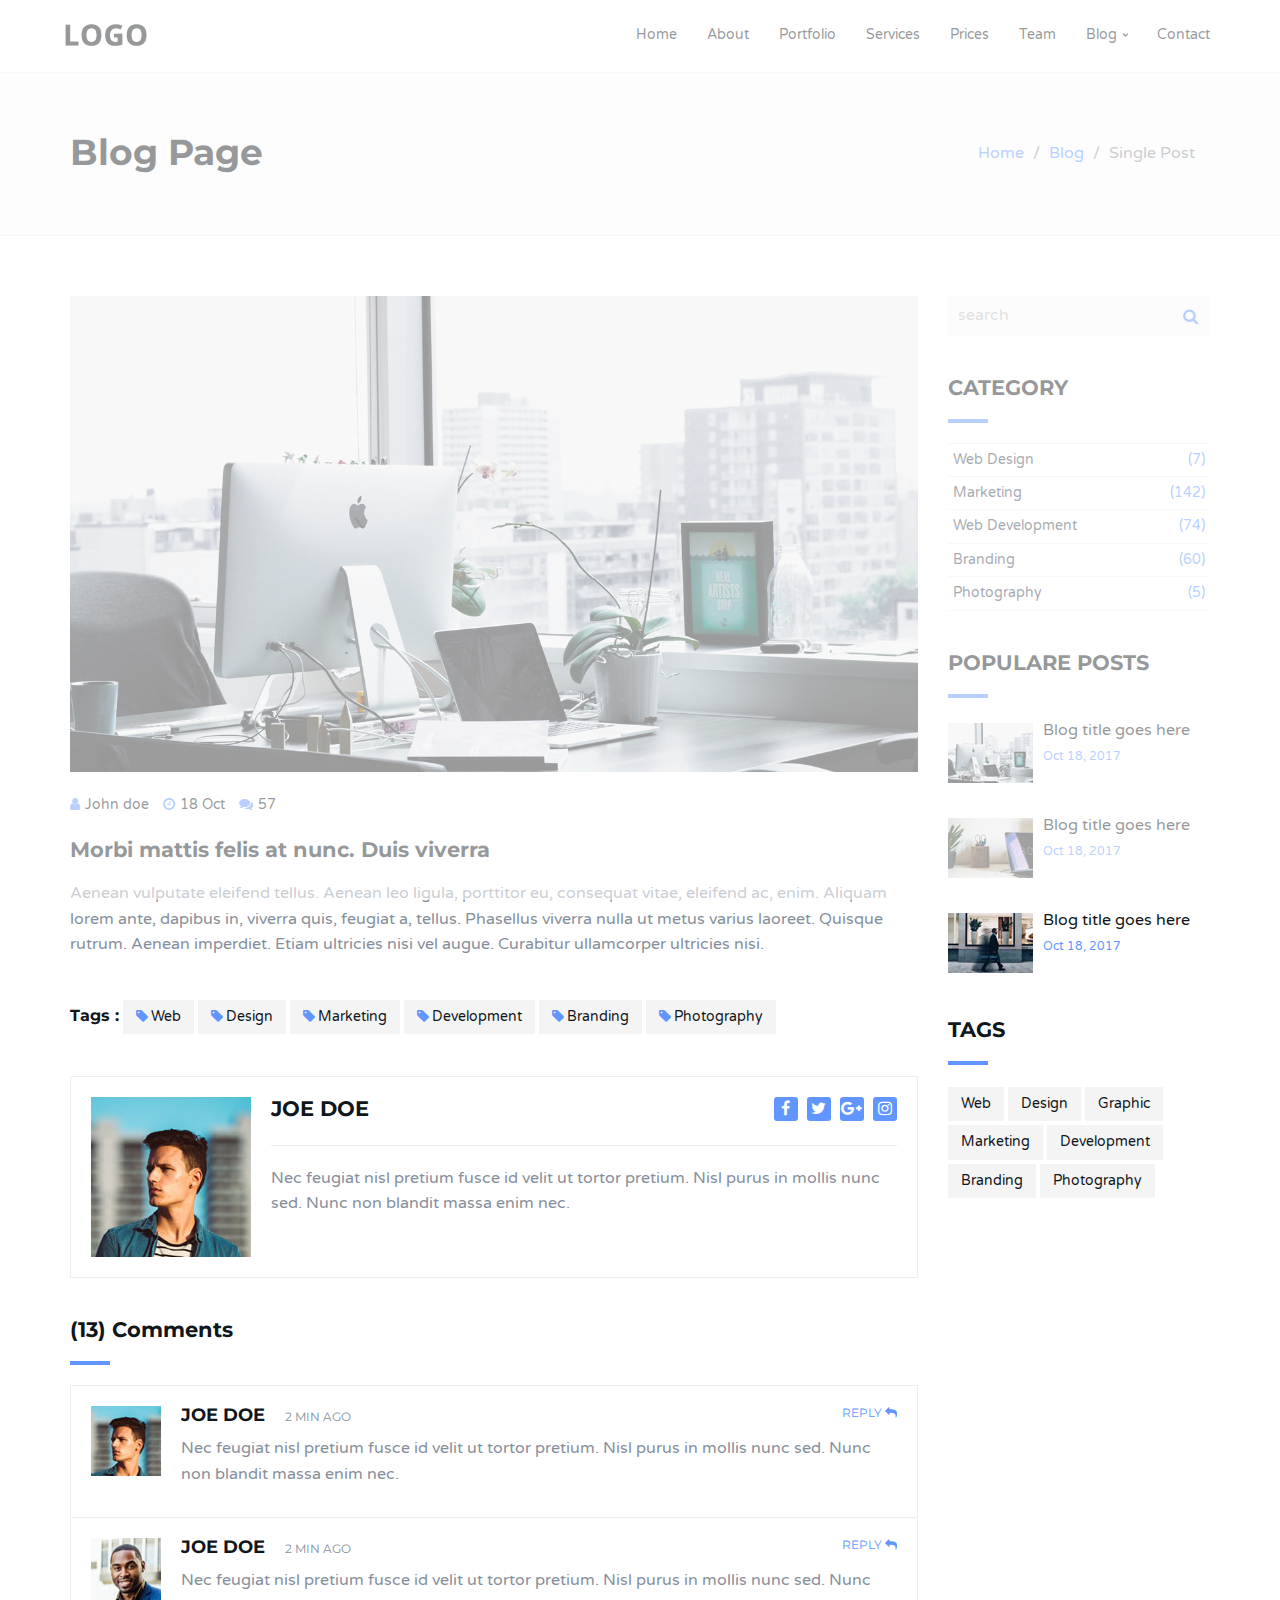
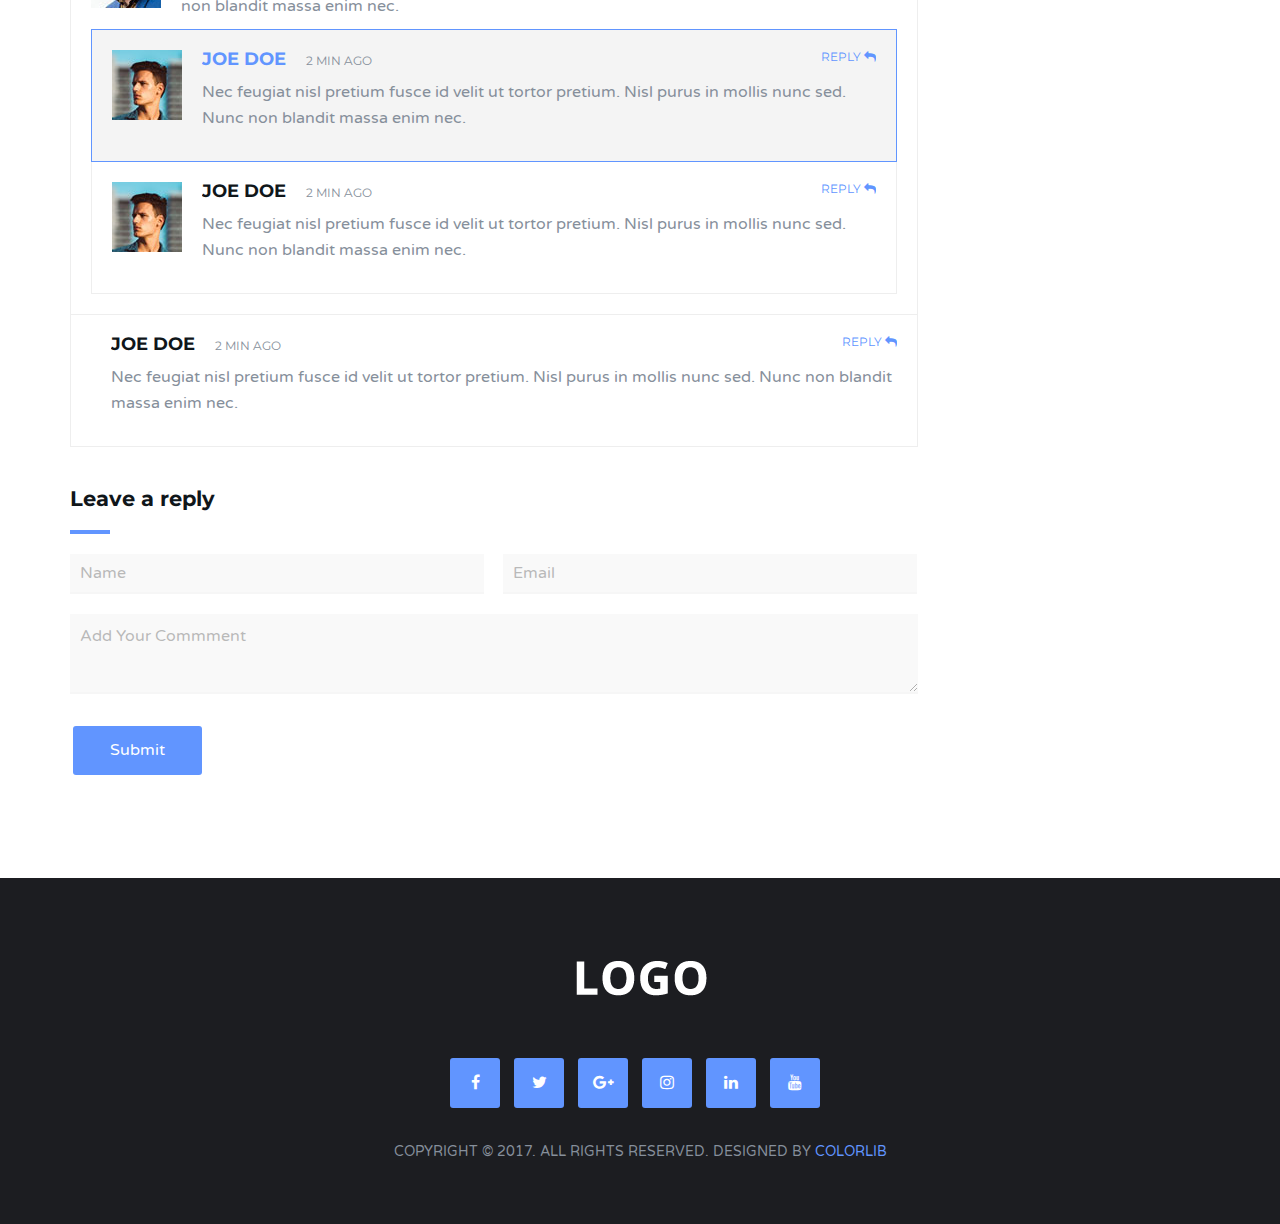
==== blog-single.html @ 106dfd99 "rebuilt site - no longer react" ====
<!DOCTYPE html>
<html lang="en">

<head>
	<meta charset="utf-8">
	<meta http-equiv="X-UA-Compatible" content="IE=edge">
	<meta name="viewport" content="width=device-width, initial-scale=1">
	<!-- The above 3 meta tags *must* come first in the head; any other head content must come *after* these tags -->

	<title>HTML Template</title>

	<!-- Google font -->
	<link href="https://fonts.googleapis.com/css?family=Montserrat:400,700%7CVarela+Round" rel="stylesheet">

	<!-- Bootstrap -->
	<link type="text/css" rel="stylesheet" href="css/bootstrap.min.css" />

	<!-- Owl Carousel -->
	<link type="text/css" rel="stylesheet" href="css/owl.carousel.css" />
	<link type="text/css" rel="stylesheet" href="css/owl.theme.default.css" />

	<!-- Magnific Popup -->
	<link type="text/css" rel="stylesheet" href="css/magnific-popup.css" />

	<!-- Font Awesome Icon -->
	<link rel="stylesheet" href="css/font-awesome.min.css">

	<!-- Custom stlylesheet -->
	<link type="text/css" rel="stylesheet" href="css/style.css" />

	<!-- HTML5 shim and Respond.js for IE8 support of HTML5 elements and media queries -->
	<!-- WARNING: Respond.js doesn't work if you view the page via file:// -->
	<!--[if lt IE 9]>
		<script src="https://oss.maxcdn.com/html5shiv/3.7.3/html5shiv.min.js"></script>
		<script src="https://oss.maxcdn.com/respond/1.4.2/respond.min.js"></script>
	<![endif]-->
</head>

<body>

	<!-- Header -->
	<header>

		<!-- Nav -->
		<nav id="nav" class="navbar">
			<div class="container">

				<div class="navbar-header">
					<!-- Logo -->
					<div class="navbar-brand">
						<a href="index.html">
							<img class="logo" src="img/logo.png" alt="logo">
						</a>
					</div>
					<!-- /Logo -->

					<!-- Collapse nav button -->
					<div class="nav-collapse">
						<span></span>
					</div>
					<!-- /Collapse nav button -->
				</div>

				<!--  Main navigation  -->
				<ul class="main-nav nav navbar-nav navbar-right">
					<li><a href="index.html#home">Home</a></li>
					<li><a href="index.html#about">About</a></li>
					<li><a href="index.html#portfolio">Portfolio</a></li>
					<li><a href="index.html#service">Services</a></li>
					<li><a href="index.html#pricing">Prices</a></li>
					<li><a href="index.html#team">Team</a></li>
					<li class="has-dropdown"><a>Blog</a>
						<ul class="dropdown">
							<li><a href="#">blog post</a></li>
						</ul>
					</li>
					<li><a href="index.html#contact">Contact</a></li>
				</ul>
				<!-- /Main navigation -->

			</div>
		</nav>
		<!-- /Nav -->

		<!-- header wrapper -->
		<div class="header-wrapper sm-padding bg-grey">
			<div class="container">
				<h2>Blog Page</h2>
				<ul class="breadcrumb">
					<li class="breadcrumb-item"><a href="index.html">Home</a></li>
					<li class="breadcrumb-item"><a href="index.html#blog">Blog</a></li>
					<li class="breadcrumb-item active">Single Post</li>
				</ul>
			</div>
		</div>
		<!-- /header wrapper -->

	</header>
	<!-- /Header -->

	<!-- Blog -->
	<div id="blog" class="section md-padding">

		<!-- Container -->
		<div class="container">

			<!-- Row -->
			<div class="row">

				<!-- Main -->
				<main id="main" class="col-md-9">
					<div class="blog">
						<div class="blog-img">
							<img class="img-responsive" src="./img/blog-post.jpg" alt="">
						</div>
						<div class="blog-content">
							<ul class="blog-meta">
								<li><i class="fa fa-user"></i>John doe</li>
								<li><i class="fa fa-clock-o"></i>18 Oct</li>
								<li><i class="fa fa-comments"></i>57</li>
							</ul>
							<h3>Morbi mattis felis at nunc. Duis viverra</h3>
							<p>Aenean vulputate eleifend tellus. Aenean leo ligula, porttitor eu, consequat vitae, eleifend ac, enim. Aliquam lorem ante, dapibus in, viverra quis, feugiat a, tellus. Phasellus viverra nulla ut metus varius laoreet. Quisque rutrum. Aenean imperdiet. Etiam ultricies nisi vel augue. Curabitur ullamcorper ultricies nisi.</p>
						</div>

						<!-- blog tags -->
						<div class="blog-tags">
							<h5>Tags :</h5>
							<a href="#"><i class="fa fa-tag"></i>Web</a>
							<a href="#"><i class="fa fa-tag"></i>Design</a>
							<a href="#"><i class="fa fa-tag"></i>Marketing</a>
							<a href="#"><i class="fa fa-tag"></i>Development</a>
							<a href="#"><i class="fa fa-tag"></i>Branding</a>
							<a href="#"><i class="fa fa-tag"></i>Photography</a>
						</div>
						<!-- blog tags -->

						<!-- blog author -->
						<div class="blog-author">
							<div class="media">
								<div class="media-left">
									<img class="media-object" src="./img/author.jpg" alt="">
								</div>
								<div class="media-body">
									<div class="media-heading">
										<h3>Joe Doe</h3>
										<div class="author-social">
											<a href="#"><i class="fa fa-facebook"></i></a>
											<a href="#"><i class="fa fa-twitter"></i></a>
											<a href="#"><i class="fa fa-google-plus"></i></a>
											<a href="#"><i class="fa fa-instagram"></i></a>
										</div>
									</div>
									<p>Nec feugiat nisl pretium fusce id velit ut tortor pretium. Nisl purus in mollis nunc sed. Nunc non blandit massa enim nec.</p>
								</div>
							</div>
						</div>
						<!-- /blog author -->

						<!-- blog comments -->
						<div class="blog-comments">
							<h3 class="title">(13) Comments</h3>

							<!-- comment -->
							<div class="media">
								<div class="media-left">
									<img class="media-object" src="./img/perso2.jpg" alt="">
								</div>
								<div class="media-body">
									<h4 class="media-heading">Joe Doe<span class="time">2 min ago</span><a href="#" class="reply">Reply <i class="fa fa-reply"></i></a></h4>
									<p>Nec feugiat nisl pretium fusce id velit ut tortor pretium. Nisl purus in mollis nunc sed. Nunc non blandit massa enim nec.</p>
								</div>
							</div>
							<!-- /comment -->

							<!-- comment -->
							<div class="media">
								<div class="media-left">
									<img class="media-object" src="./img/perso1.jpg" alt="">
								</div>
								<div class="media-body">
									<h4 class="media-heading">Joe Doe<span class="time">2 min ago</span><a href="#" class="reply">Reply <i class="fa fa-reply"></i></a></h4>
									<p>Nec feugiat nisl pretium fusce id velit ut tortor pretium. Nisl purus in mollis nunc sed. Nunc non blandit massa enim nec.</p>
								</div>

								<!-- author reply comment -->
								<div class="media author">
									<div class="media-left">
										<img class="media-object" src="./img/perso2.jpg" alt="">
									</div>
									<div class="media-body">
										<h4 class="media-heading">Joe Doe<span class="time">2 min ago</span><a href="#" class="reply">Reply <i class="fa fa-reply"></i></a></h4>
										<p>Nec feugiat nisl pretium fusce id velit ut tortor pretium. Nisl purus in mollis nunc sed. Nunc non blandit massa enim nec.</p>
									</div>
								</div>
								<!-- /comment -->

								<!-- reply comment -->
								<div class="media">
									<div class="media-left">
										<img class="media-object" src="./img/perso2.jpg" alt="">
									</div>
									<div class="media-body">
										<h4 class="media-heading">Joe Doe<span class="time">2 min ago</span><a href="#" class="reply">Reply <i class="fa fa-reply"></i></a></h4>
										<p>Nec feugiat nisl pretium fusce id velit ut tortor pretium. Nisl purus in mollis nunc sed. Nunc non blandit massa enim nec.</p>
									</div>
								</div>
								<!-- /comment -->

							</div>
							<!-- /comment -->


							<!-- comment -->
							<div class="media">
								<div class="media-left">
									<img class="media-object" src="./img/perso.jpg" alt="">
								</div>
								<div class="media-body">
									<h4 class="media-heading">Joe Doe<span class="time">2 min ago</span><a href="#" class="reply">Reply <i class="fa fa-reply"></i></a></h4>
									<p>Nec feugiat nisl pretium fusce id velit ut tortor pretium. Nisl purus in mollis nunc sed. Nunc non blandit massa enim nec.</p>
								</div>
							</div>
							<!-- /comment -->

						</div>
						<!-- /blog comments -->

						<!-- reply form -->
						<div class="reply-form">
							<h3 class="title">Leave a reply</h3>
							<form>
								<input class="input" type="text" placeholder="Name">
								<input class="input" type="email" placeholder="Email">
								<textarea placeholder="Add Your Commment"></textarea>
								<button type="submit" class="main-btn">Submit</button>
							</form>
						</div>
						<!-- /reply form -->
					</div>
				</main>
				<!-- /Main -->


				<!-- Aside -->
				<aside id="aside" class="col-md-3">

					<!-- Search -->
					<div class="widget">
						<div class="widget-search">
							<input class="search-input" type="text" placeholder="search">
							<button class="search-btn" type="button"><i class="fa fa-search"></i></button>
						</div>
					</div>
					<!-- /Search -->

					<!-- Category -->
					<div class="widget">
						<h3 class="title">Category</h3>
						<div class="widget-category">
							<a href="#">Web Design<span>(7)</span></a>
							<a href="#">Marketing<span>(142)</span></a>
							<a href="#">Web Development<span>(74)</span></a>
							<a href="#">Branding<span>(60)</span></a>
							<a href="#">Photography<span>(5)</span></a>
						</div>
					</div>
					<!-- /Category -->

					<!-- Posts sidebar -->
					<div class="widget">
						<h3 class="title">Populare Posts</h3>

						<!-- single post -->
						<div class="widget-post">
							<a href="#">
								<img src="./img/post1.jpg" alt=""> Blog title goes here
							</a>
							<ul class="blog-meta">
								<li>Oct 18, 2017</li>
							</ul>
						</div>
						<!-- /single post -->

						<!-- single post -->
						<div class="widget-post">
							<a href="#">
								<img src="./img/post2.jpg" alt=""> Blog title goes here
							</a>
							<ul class="blog-meta">
								<li>Oct 18, 2017</li>
							</ul>
						</div>
						<!-- /single post -->


						<!-- single post -->
						<div class="widget-post">
							<a href="#">
								<img src="./img/post3.jpg" alt=""> Blog title goes here
							</a>
							<ul class="blog-meta">
								<li>Oct 18, 2017</li>
							</ul>
						</div>
						<!-- /single post -->

					</div>
					<!-- /Posts sidebar -->

					<!-- Tags -->
					<div class="widget">
						<h3 class="title">Tags</h3>
						<div class="widget-tags">
							<a href="#">Web</a>
							<a href="#">Design</a>
							<a href="#">Graphic</a>
							<a href="#">Marketing</a>
							<a href="#">Development</a>
							<a href="#">Branding</a>
							<a href="#">Photography</a>
						</div>
					</div>
					<!-- /Tags -->

				</aside>
				<!-- /Aside -->

			</div>
			<!-- /Row -->

		</div>
		<!-- /Container -->

	</div>
	<!-- /Blog -->

	<!-- Footer -->
	<footer id="footer" class="sm-padding bg-dark">

		<!-- Container -->
		<div class="container">

			<!-- Row -->
			<div class="row">

				<div class="col-md-12">

					<!-- footer logo -->
					<div class="footer-logo">
						<a href="index.html"><img src="img/logo-alt.png" alt="logo"></a>
					</div>
					<!-- /footer logo -->

					<!-- footer follow -->
					<ul class="footer-follow">
						<li><a href="#"><i class="fa fa-facebook"></i></a></li>
						<li><a href="#"><i class="fa fa-twitter"></i></a></li>
						<li><a href="#"><i class="fa fa-google-plus"></i></a></li>
						<li><a href="#"><i class="fa fa-instagram"></i></a></li>
						<li><a href="#"><i class="fa fa-linkedin"></i></a></li>
						<li><a href="#"><i class="fa fa-youtube"></i></a></li>
					</ul>
					<!-- /footer follow -->

					<!-- footer copyright -->
					<div class="footer-copyright">
						<p>Copyright © 2017. All Rights Reserved. Designed by <a href="https://colorlib.com" target="_blank">Colorlib</a></p>
					</div>
					<!-- /footer copyright -->

				</div>

			</div>
			<!-- /Row -->

		</div>
		<!-- /Container -->

	</footer>
	<!-- /Footer -->

	<!-- Back to top -->
	<div id="back-to-top"></div>
	<!-- /Back to top -->

	<!-- Preloader -->
	<div id="preloader">
		<div class="preloader">
			<span></span>
			<span></span>
			<span></span>
			<span></span>
		</div>
	</div>
	<!-- /Preloader -->

	<!-- jQuery Plugins -->
	<script type="text/javascript" src="js/jquery.min.js"></script>
	<script type="text/javascript" src="js/bootstrap.min.js"></script>
	<script type="text/javascript" src="js/owl.carousel.min.js"></script>
	<script type="text/javascript" src="js/jquery.magnific-popup.js"></script>
	<script type="text/javascript" src="js/main.js"></script>

</body>

</html>
---- css/style.css ----
/*
Theme Name:
Author: yaminncco

Colors:
	Body 		  : #868F9B
	Headers 	: #10161A
	Primary 	: #6195FF
	Dark      : #FCFCFF
	Grey 		  : #F4F4F4 #FAFAFA #EEE

Fonts: Montserrat Varela Round

Table OF Contents
------------------------------------
1 > General
2 > Logo
3 > Navigation
4 > Header
5 > About
6 > Portfolio
7 > Services
8 >  Why choose us
9 >  Numbers
10 > Pricing
11 > Testimonial
12 > Team
13 > Blog
14 > Blog post
15 > Blog sidebar
16 > Contact
17 > Footer
18 > Responsive
19 > Owl theme
20 > Back to top
21 > Preloader

------------------------------------*/

/*------------------------------------*\
	General
\*------------------------------------*/

/* -- typography -- */

body {
  font-family: "Varela Round", sans-serif;
  font-size: 16px;
  line-height: 1.6;
  overflow-x: hidden;
  color: #868f9b;
}

h1,
h2,
h3,
h4,
h5,
h6 {
  font-family: "Montserrat", sans-serif;
  font-weight: 700;
  margin-top: 0px;
  margin-bottom: 20px;
  color: #10161a;
}

h1 {
  font-size: 54px;
}

h2 {
  font-size: 36px;
}

h3 {
  font-size: 21px;
}

h4 {
  font-size: 18px;
}

h5 {
  font-size: 16px;
}

a {
  color: #6195ff;
  text-decoration: none;
  -webkit-transition: 0.2s opacity;
  transition: 0.2s opacity;
}

a:hover,
a:focus {
  text-decoration: none;
  outline: none;
  opacity: 0.8;
  color: #6195ff;
}

.main-color {
  color: #6195ff;
}

.white-text {
  color: #fff;
}

::-moz-selection {
  background-color: #6195ff;
  color: #fff;
}

::selection {
  background-color: #6195ff;
  color: #fff;
}

ul,
ol {
  margin: 0;
  padding: 0;
  list-style: none;
}

/* -- section  -- */

.section {
  position: relative;
}

.md-padding {
  padding-top: 60px;
  padding-bottom: 60px;
}

.sm-padding {
  padding-top: 60px;
  padding-bottom: 60px;
}

/* --  background section  -- */

.bg-grey {
  background-color: #fafafa;
  border-top: 1px solid #eee;
  border-bottom: 1px solid #eee;
}

.bg-dark {
  background-color: #1c1d21;
}

/* --  background image section  -- */

.bg-img {
  position: absolute;
  left: 0;
  top: 0;
  right: 0;
  bottom: 0;
  z-index: -1;
  background-position: center;
  background-size: cover;
  background-attachment: fixed;
}

.bg-img .overlay {
  position: absolute;
  left: 0;
  top: 0;
  right: 0;
  bottom: 0;
  opacity: 0.8;
  background: #1c1d21;
}

/* --  section header  -- */

.section-header {
  position: relative;
  margin-bottom: 60px;
  margin-top: 10px;
}

.section-header .title {
  text-transform: capitalize;
}

.title:after {
  content: "";
  display: block;
  height: 4px;
  width: 40px;
  background-color: #6195ff;
  margin-top: 20px;
}

.text-center .title:after {
  margin: 20px auto 0px;
}

/* --  Input  -- */

input[type="text"],
input[type="email"],
input[type="password"],
input[type="number"],
input[type="date"],
input[type="url"],
input[type="tel"],
textarea {
  height: 40px;
  width: 100%;
  border: none;
  background: #f4f4f4;
  border-bottom: 2px solid #eee;
  color: #354052;
  padding: 0px 10px;
  opacity: 0.5;
  -webkit-transition: 0.2s border-color, 0.2s opacity;
  transition: 0.2s border-color, 0.2s opacity;
}

textarea {
  padding: 10px 10px;
  min-height: 80px;
  resize: vertical;
}

input[type="text"]:focus,
input[type="email"]:focus,
input[type="password"]:focus,
input[type="number"]:focus,
input[type="date"]:focus,
input[type="url"]:focus,
input[type="tel"]:focus,
textarea:focus {
  border-color: #6195ff;
  opacity: 1;
}

/* --  Buttons  -- */

.main-btn,
.white-btn,
.outline-btn {
  display: inline-block;
  padding: 10px 35px;
  margin: 3px;
  border: 2px solid transparent;
  border-radius: 3px;
  -webkit-transition: 0.2s opacity;
  transition: 0.2s opacity;
}

.main-btn {
  background: #6195ff;
  color: #fff;
}

.white-btn {
  background: #fff;
  color: #10161a !important;
}

.outline-btn {
  background: transparent;
  color: #6195ff !important;
  border-color: #6195ff;
}

.main-btn:hover,
.white-btn:hover,
.outline-btn:hover {
  opacity: 0.8;
}

/*------------------------------------*\
	Logo
\*------------------------------------*/

.navbar-brand {
  padding: 0;
}

.navbar-brand .logo,
.navbar-brand .logo-alt {
  max-height: 50px;
  display: block;
}

#nav:not(.nav-transparent):not(.fixed-nav) .navbar-brand .logo-alt {
  display: none;
}

#nav.nav-transparent:not(.fixed-nav) .navbar-brand .logo {
  display: none;
}

#nav.fixed-nav .navbar-brand .logo-alt {
  display: none;
}

@media only screen and (max-width: 767px) {
  #nav.nav-transparent .navbar-brand .logo-alt {
    display: none !important;
  }
  #nav.nav-transparent .navbar-brand .logo {
    display: block !important;
  }
}

/*------------------------------------*\
	Navigation
\*------------------------------------*/

#nav {
  padding: 10px 0px;
  background: #fff;
  -webkit-transition: 0.2s padding;
  transition: 0.2s padding;
  z-index: 999;
}

#nav.navbar {
  border: none;
  border-radius: 0;
  margin-bottom: 0px;
}

#nav.fixed-nav {
  position: fixed;
  left: 0;
  right: 0;
  padding: 0px 0px;
  background-color: #fff !important;
  border-bottom: 1px solid #eee;
}

#nav.nav-transparent {
  background: transparent;
}

/* -- default nav -- */

@media only screen and (min-width: 768px) {
  .main-nav li {
    padding: 0px 15px;
  }
  .main-nav li a {
    font-size: 14px;
    -webkit-transition: 0.2s color;
    transition: 0.2s color;
  }
  .main-nav > li > a {
    color: #10161a;
    padding: 15px 0px;
  }
  #nav.nav-transparent:not(.fixed-nav) .main-nav > li > a {
    color: #fff;
  }
  .main-nav > li > a:hover,
  .main-nav > li > a:focus,
  .main-nav > li.active > a {
    background: transparent;
    color: #6195ff;
  }
  .main-nav > li > a:after {
    content: "";
    display: block;
    background-color: #6195ff;
    height: 2px;
    width: 0%;
    -webkit-transition: 0.2s width;
    transition: 0.2s width;
  }
  .main-nav > li > a:hover:after,
  .main-nav > li.active > a:after {
    width: 100%;
  }
  /* dropdown */
  .has-dropdown {
    position: relative;
  }
  .has-dropdown > a:before {
    font-family: "FontAwesome";
    content: "\f054";
    font-size: 6px;
    margin-left: 6px;
    float: right;
    -webkit-transform: rotate(90deg);
    -ms-transform: rotate(90deg);
    transform: rotate(90deg);
    -webkit-transition: 0.2s transform;
    transition: 0.2s transform;
  }
  .dropdown {
    position: absolute;
    right: -50%;
    top: 0;
    background-color: #6195ff;
    width: 200px;
    -webkit-box-shadow: 0px 5px 5px -5px rgba(53, 64, 82, 0.2);
    box-shadow: 0px 5px 5px -5px rgba(53, 64, 82, 0.2);
    -webkit-transform: translateY(15px) translateX(50%);
    -ms-transform: translateY(15px) translateX(50%);
    transform: translateY(15px) translateX(50%);
    opacity: 0;
    visibility: hidden;
    -webkit-transition: 0.2s all;
    transition: 0.2s all;
  }
  .main-nav > .has-dropdown > .dropdown {
    top: 100%;
    right: 50%;
  }
  .main-nav > .has-dropdown > .dropdown .dropdown.dropdown-left {
    right: 150%;
  }
  .dropdown li a {
    display: block;
    color: #fff;
    border-top: 1px solid rgba(250, 250, 250, 0.1);
    padding: 10px 0px;
  }
  .dropdown li:nth-child(1) a {
    border-top: none;
  }
  .has-dropdown:hover > .dropdown {
    opacity: 1;
    visibility: visible;
    -webkit-transform: translateY(0px) translateX(50%);
    -ms-transform: translateY(0px) translateX(50%);
    transform: translateY(0px) translateX(50%);
  }
  .has-dropdown:hover > a:before {
    -webkit-transform: rotate(0deg);
    -ms-transform: rotate(0deg);
    transform: rotate(0deg);
  }
  .nav-collapse {
    display: none;
  }
}

/* -- mobile nav -- */

@media only screen and (max-width: 767px) {
  #nav {
    padding: 0px 0px;
  }
  #nav.nav-transparent {
    background: #fff;
  }
  .main-nav {
    position: fixed;
    right: 0;
    height: calc(100vh - 80px);
    -webkit-box-shadow: 0px 80px 0px 0px #1c1d21;
    box-shadow: 0px 80px 0px 0px #1c1d21;
    max-width: 250px;
    width: 0%;
    -webkit-transform: translateX(100%);
    -ms-transform: translateX(100%);
    transform: translateX(100%);
    margin: 0;
    overflow-y: auto;
    background: #1c1d21;
    -webkit-transition: 0.2s all;
    transition: 0.2s all;
  }
  #nav.open .main-nav {
    -webkit-transform: translateX(0%);
    -ms-transform: translateX(0%);
    transform: translateX(0%);
    width: 100%;
  }
  .main-nav li {
    border-top: 1px solid rgba(250, 250, 250, 0.1);
  }
  .main-nav li a {
    display: block;
    color: #fff;
    -webkit-transition: 0.2s all;
    transition: 0.2s all;
  }
  .main-nav > li.active {
    border-left: 6px solid #6195ff;
  }
  .main-nav li a:hover,
  .main-nav li a:focus {
    background-color: #6195ff;
    color: #fff;
    opacity: 1;
  }
  .has-dropdown > a:after {
    content: "\f054";
    font-family: "FontAwesome";
    float: right;
    -webkit-transition: 0.2s -webkit-transform;
    transition: 0.2s -webkit-transform;
    transition: 0.2s transform;
    transition: 0.2s transform, 0.2s -webkit-transform;
  }
  .dropdown {
    opacity: 0;
    visibility: hidden;
    height: 0;
    background: rgba(250, 250, 250, 0.1);
  }
  .dropdown li a {
    padding: 6px 10px;
  }
  .has-dropdown.open-drop > a:after {
    -webkit-transform: rotate(90deg);
    -ms-transform: rotate(90deg);
    transform: rotate(90deg);
  }
  .has-dropdown.open-drop > .dropdown {
    opacity: 1;
    visibility: visible;
    height: auto;
    -webkit-transition: 0.2s all;
    transition: 0.2s all;
  }
}

/* -- nav btn collapse -- */

.nav-collapse {
  position: relative;
  float: right;
  width: 40px;
  height: 40px;
  margin-top: 5px;
  margin-right: 5px;
  cursor: pointer;
  z-index: 99999;
}

.nav-collapse span {
  display: block;
  -webkit-transform: translate(-50%, -50%);
  -ms-transform: translate(-50%, -50%);
  transform: translate(-50%, -50%);
  position: absolute;
  top: 50%;
  left: 50%;
  width: 25px;
}

.nav-collapse span:before,
.nav-collapse span:after {
  content: "";
  display: block;
}

.nav-collapse span,
.nav-collapse span:before,
.nav-collapse span:after {
  height: 4px;
  background: #10161a;
  -webkit-transition: 0.2s all;
  transition: 0.2s all;
}

.nav-collapse span:before {
  -webkit-transform: translate(0%, 10px);
  -ms-transform: translate(0%, 10px);
  transform: translate(0%, 10px);
}

.nav-collapse span:after {
  -webkit-transform: translate(0%, -14px);
  -ms-transform: translate(0%, -14px);
  transform: translate(0%, -14px);
}

#nav.open .nav-collapse span {
  background: transparent;
}

#nav.open .nav-collapse span:before {
  -webkit-transform: translateY(0px) rotate(-135deg);
  -ms-transform: translateY(0px) rotate(-135deg);
  transform: translateY(0px) rotate(-135deg);
}

#nav.open .nav-collapse span:after {
  -webkit-transform: translateY(-4px) rotate(135deg);
  -ms-transform: translateY(-4px) rotate(135deg);
  transform: translateY(-4px) rotate(135deg);
}

/*------------------------------------*\
	Header
\*------------------------------------*/

header {
  position: relative;
}

#home {
  height: 100vh;
}

#home .home-wrapper {
  position: absolute;
  left: 0px;
  right: 0px;
  top: 50%;
  -webkit-transform: translateY(-50%);
  -ms-transform: translateY(-50%);
  transform: translateY(-50%);
  text-align: center;
}

.home-content h1 {
  text-transform: uppercase;
}
.home-content button {
  margin-top: 20px;
}

.header-wrapper h2 {
  display: inline-block;
  margin-bottom: 0px;
}

.header-wrapper .breadcrumb {
  float: right;
  background: transparent;
  margin-bottom: 0px;
}

.header-wrapper .breadcrumb .breadcrumb-item.active {
  color: #868f9b;
}

.breadcrumb > li + li:before {
  color: #868f9b;
}

/*------------------------------------*\
	About
\*------------------------------------*/

.about {
  position: relative;
  text-align: center;
  padding: 40px 20px;
  border: 1px solid #eee;
  margin: 15px 0px;
}

.about i {
  font-size: 36px;
  color: #6195ff;
  margin-bottom: 20px;
}

.about:after {
  content: "";
  background-color: #1c1d21;
  position: absolute;
  left: 0;
  top: 0;
  bottom: 0;
  width: 0%;
  z-index: -1;
  -webkit-transition: 0.2s width;
  transition: 0.2s width;
}

.about:hover:after {
  width: 100%;
}

.about h3 {
  -webkit-transition: 0.2s color;
  transition: 0.2s color;
}

.about:hover h3 {
  color: #fff;
}

/*------------------------------------*\
	Portfolio
\*------------------------------------*/

.work {
  position: relative;
  padding: 20px;
}

.work > img {
  width: 100%;
}

.work .overlay {
  background: #1c1d21;
  position: absolute;
  top: 0px;
  left: 0px;
  right: 0px;
  bottom: 0px;
  opacity: 0;
  -webkit-transition: 0.2s opacity;
  transition: 0.2s opacity;
  -webkit-transition-delay: 0.2s;
  transition-delay: 0.2s;
}

.work:hover .overlay {
  -webkit-transition-delay: 0s;
  transition-delay: 0s;
  opacity: 0.8;
}

.work .work-content {
  position: absolute;
  left: 25px;
  right: 25px;
  top: 50%;
  text-align: center;
  -webkit-transform: translateY(-50%);
  -ms-transform: translateY(-50%);
  transform: translateY(-50%);
}

.work .work-content h3 {
  -webkit-transform: translateY(100%);
  -ms-transform: translateY(100%);
  transform: translateY(100%);
  opacity: 0;
  color: #fff;
  margin-bottom: 10px;
  -webkit-transition: 0.2s all;
  transition: 0.2s all;
  -webkit-transition-delay: 0.1s;
  transition-delay: 0.1s;
}

.work:hover .work-content h3 {
  -webkit-transform: translateY(0%);
  -ms-transform: translateY(0%);
  transform: translateY(0%);
  opacity: 1;
  -webkit-transition-delay: 0.1s;
  transition-delay: 0.1s;
}

.work .work-content span {
  display: block;
  text-transform: uppercase;
  -webkit-transform: translateY(100%);
  -ms-transform: translateY(100%);
  transform: translateY(100%);
  opacity: 0;
  color: #6195ff;
  margin-bottom: 5px;
  -webkit-transition: 0.2s all;
  transition: 0.2s all;
  -webkit-transition-delay: 0.2s;
  transition-delay: 0.2s;
}

.work:hover .work-content span {
  -webkit-transform: translateY(0%);
  -ms-transform: translateY(0%);
  transform: translateY(0%);
  opacity: 1;
  -webkit-transition-delay: 0s;
  transition-delay: 0s;
}

.work .work-link {
  text-align: center;
  margin-top: 20px;
  opacity: 0;
  -webkit-transition: 0.2s opacity;
  transition: 0.2s opacity;
}

.work .work-link a {
  display: inline-block;
  width: 50px;
  height: 50px;
  background-color: #6195ff;
  color: #fff;
  line-height: 50px;
  text-align: center;
}

.work:hover .work-link {
  -webkit-transition-delay: 0.2s;
  transition-delay: 0.2s;
  opacity: 1;
}

/*------------------------------------*\
	Services
\*------------------------------------*/

.service {
  position: relative;
  padding: 40px 20px 40px 70px;
  margin: 15px 0px;
  border: 1px solid #eee;
}

.service i {
  position: absolute;
  left: 20px;
  text-align: center;
  font-size: 32px;
  color: #6195ff;
  border-radius: 50%;
}

.service:after {
  content: "";
  background-color: #1c1d21;
  position: absolute;
  left: 0;
  top: 0;
  bottom: 0;
  width: 0%;
  z-index: -1;
  -webkit-transition: 0.2s width;
  transition: 0.2s width;
}

.service:hover:after {
  width: 100%;
}

.service h3 {
  -webkit-transition: 0.2s color;
  transition: 0.2s color;
}

.service:hover h3 {
  color: #fff;
}

/*------------------------------------*\
	Why choose us
\*------------------------------------*/

.feature {
  margin: 15px 0px;
}
.feature i {
  float: left;
  padding: 5px;
  border-radius: 50%;
  color: #6195ff;
  border: 1px solid #6195ff;
  margin-right: 5px;
}

/*------------------------------------*\
	Numbers
\*------------------------------------*/

.number {
  text-align: center;
  margin: 15px 0px;
}

.number i {
  color: #6195ff;
  font-size: 36px;
  margin-bottom: 20px;
}

.number h3 {
  font-size: 36px;
  margin-bottom: 10px;
}

/*------------------------------------*\
	Pricing
\*------------------------------------*/

.pricing {
  position: relative;
  text-align: center;
  border: 1px solid #eee;
  background-color: #fff;
  z-index: 11;
  margin: 15px 0px;
}

.pricing::after {
  content: "";
  background-color: #1c1d21;
  position: absolute;
  left: 0;
  right: 0;
  top: 0;
  height: 0%;
  z-index: -1;
  -webkit-transition: 0.2s height;
  transition: 0.2s height;
}

.pricing:hover:after {
  height: 100%;
}

.pricing .price-head {
  position: relative;
  margin-bottom: 20px;
}

.pricing .price-title {
  display: block;
  padding: 40px 0px 20px;
  text-transform: uppercase;
  -webkit-transition: 0.2s color;
  transition: 0.2s color;
}

.pricing:hover .price-title {
  color: #6195ff;
}

.pricing .price {
  position: relative;
  width: 140px;
  height: 140px;
  line-height: 140px;
  text-align: center;
  margin: auto;
  border-radius: 50%;
  border: 2px solid #6195ff;
}

.pricing .price h3 {
  font-size: 42px;
  margin: 0px;
  -webkit-transition: 0.2s color;
  transition: 0.2s color;
  -webkit-transform: translateY(-50%);
  -ms-transform: translateY(-50%);
  transform: translateY(-50%);
  top: 50%;
  position: absolute;
  left: 0;
  right: 0;
}

.pricing:hover .price h3 {
  color: #fff;
}

.pricing .duration {
  display: block;
  font-size: 14px;
  text-transform: uppercase;
  color: #10161a;
  -webkit-transition: 0.2s color;
  transition: 0.2s color;
}

.pricing:hover .duration {
  color: #fff;
}

.pricing .price-btn {
  padding-top: 20px;
  padding-bottom: 40px;
}

/*------------------------------------*\
	Testimonial
\*------------------------------------*/

.testimonial {
  margin: 15px 0px;
}

.testimonial-meta {
  position: relative;
  padding-left: 90px;
  height: 70px;
  margin-bottom: 20px;
  padding-top: 10px;
}

.testimonial img {
  position: absolute;
  left: 0;
  top: 0;
  width: 70px !important;
  height: 70px !important;
  border-radius: 50%;
}

.testimonial h3 {
  margin-bottom: 5px;
}

.testimonial span {
  font-size: 14px;
  color: #6195ff;
  text-transform: uppercase;
}

/*------------------------------------*\
	Team
\*------------------------------------*/

.team {
  position: relative;
  background-color: #f4f4f4;
  padding: 40px 20px;
  margin: 15px 0px;
}

.team::after {
  content: "";
  background-color: #1c1d21;
  position: absolute;
  left: 0;
  right: 0;
  top: 0;
  height: 0%;
  z-index: 1;
  -webkit-transition: 0.2s height;
  transition: 0.2s height;
}

.team:hover:after {
  height: 100%;
}

.team-img {
  position: relative;
  margin-bottom: 20px;
  z-index: 11;
}

.team-img > img {
  width: 100%;
}

.team .overlay {
  background: #1c1d21;
  position: absolute;
  bottom: 0;
  left: 0;
  right: 0;
  top: 0;
  opacity: 0;
  -webkit-transition: 0.2s opacity;
  transition: 0.2s opacity;
}

.team:hover .overlay {
  opacity: 0.8;
}

.team .team-content {
  text-align: center;
  position: relative;
  z-index: 11;
}

.team .team-content h3 {
  margin-bottom: 10px;
  -webkit-transition: 0.2s color;
  transition: 0.2s color;
}

.team .team-content span {
  font-size: 14px;
  text-transform: uppercase;
  -webkit-transition: 0.2s color;
  transition: 0.2s color;
}

.team:hover .team-content h3 {
  color: #fff;
}

.team:hover .team-content span {
  color: #6195ff;
}

.team .team-social {
  position: absolute;
  top: 0;
  right: 0;
  opacity: 0;
  -webkit-transition: 0.2s opacity;
  transition: 0.2s opacity;
}

.team .team-social a {
  display: block;
  line-height: 50px;
  width: 50px;
  text-align: center;
  background-color: #6195ff;
  color: #fff;
}

.team:hover .team-social {
  opacity: 1;
}

/*------------------------------------*\
	Blog
\*------------------------------------*/

.blog {
  background-color: #fff;
  margin: 15px 0px;
}

.blog .blog-content {
  padding: 20px 20px 40px;
}

.blog .blog-meta {
  margin-bottom: 20px;
}

.blog .blog-meta li {
  display: inline-block;
  font-size: 14px;
  color: #10161a;
  margin-right: 10px;
}

.blog .blog-meta li i {
  color: #6195ff;
  margin-right: 5px;
}

/*------------------------------------*\
	Blog post
\*------------------------------------*/

#main .blog .blog-content {
  padding: 20px 0px 0px;
}

#main .blog {
  margin-top: 0px;
}

/* -- blog tags -- */

.blog-tags {
  margin: 40px 0px;
}

.blog-tags h5 {
  margin-bottom: 0;
  display: inline-block;
}

.blog-tags a {
  display: inline-block;
  padding: 6px 13px;
  font-size: 14px;
  margin: 2px 0px;
  background: #f4f4f4;
  color: #10161a;
}

.blog-tags a:hover {
  color: #fff;
  background-color: #6195ff;
}

.blog-tags a i {
  margin-right: 3px;
  color: #6195ff;
}

.blog-tags a:hover i {
  color: #fff;
}

/* -- blog author -- */

.blog-author {
  margin: 40px 0px;
}

.blog-author .media .media-left {
  padding-right: 20px;
}

.blog-author .media {
  padding: 20px;
  border: 1px solid #eee;
}

.blog-author .media .media-heading {
  padding-bottom: 20px;
  margin-bottom: 20px;
  border-bottom: 1px solid #eee;
}

.blog-author .media .media-heading h3 {
  display: inline-block;
  margin: 0;
  text-transform: uppercase;
}

.blog-author .media .media-heading .author-social {
  float: right;
}

.blog-author .author-social a {
  display: inline-block;
  width: 24px;
  height: 24px;
  text-align: center;
  line-height: 24px;
  border-radius: 3px;
  margin-left: 5px;
  color: #fff;
  background-color: #6195ff;
}

/* -- blog comments -- */

.blog-comments {
  margin: 40px 0px;
}

.blog-comments .media {
  padding: 20px;
  background-color: #fff;
  border-top: 1px solid #eee;
  border-bottom: 0px;
  border-right: 1px solid #eee;
  border-left: 1px solid #eee;
  margin-top: 0px;
}

.blog-comments .media:first-child {
  border-bottom: 0px;
}

.blog-comments .media:last-child {
  border-bottom: 1px solid #eee;
}

.blog-comments .media .media-left {
  padding-right: 20px;
}

.blog-comments .media .media-body .media-heading {
  text-transform: uppercase;
  margin-bottom: 10px;
}

.blog-comments .media .media-body .media-heading .time {
  font-size: 12px;
  margin-left: 20px;
  font-weight: 400;
  color: #868f9b;
}

.blog-comments .media .media-body .media-heading .reply {
  float: right;
  margin: 0;
  font-size: 12px;
  text-transform: uppercase;
  font-weight: 400;
}

.blog-comments .media.author {
  background-color: #f4f4f4;
  border-color: #6195ff;
  border-bottom: 1px solid #6195ff;
}
.blog-comments .media.author > .media-body > .media-heading {
  color: #6195ff;
}

.blog-comments .media.author + .media {
  border-top: 0px;
}

/* blog reply form */

.reply-form {
  margin: 40px 0px;
}

.reply-form form .input,
.reply-form form .input,
.reply-form form textarea {
  margin-bottom: 20px;
}

.reply-form form .input,
.reply-form form .input {
  width: calc(50% - 10px);
  display: inline-block;
}

.reply-form form .input:nth-child(2) {
  margin-left: 15px;
}

/*------------------------------------*\
	Blog sidebar
\*------------------------------------*/

#aside .widget {
  margin-bottom: 40px;
}

.widget h3 {
  text-transform: uppercase;
}

/* -- search sidebar -- */

#aside .widget-search {
  position: relative;
}

#aside .widget-search .search-input {
  padding-right: 50px;
}

#aside .widget-search .search-btn {
  position: absolute;
  right: 0px;
  bottom: 0px;
  width: 40px;
  height: 40px;
  border: none;
  line-height: 40px;
  background-color: transparent;
  color: #6195ff;
}

/* -- category sidebar -- */

.widget-category a {
  display: block;
  font-size: 14px;
  color: #354052;
  border-bottom: 1px solid #eee;
  padding: 5px;
}

.widget-category a:nth-child(1) {
  border-top: 1px solid #eee;
}

.widget-category a span {
  float: right;
  color: #6195ff;
}

.widget-category a:hover {
  color: #6195ff;
}

/* -- tags sidebar -- */

.widget-tags a {
  display: inline-block;
  padding: 6px 13px;
  font-size: 14px;
  margin: 2px 0px;
  background: #f4f4f4;
  color: #10161a;
}

.widget-tags a:hover {
  color: #fff;
  background-color: #6195ff;
}

/* -- posts sidebar -- */

.widget-post {
  min-height: 70px;
  margin-bottom: 25px;
}

.widget-post img {
  display: block;
  float: left;
  margin-right: 10px;
  margin-top: 5px;
}

.widget-post a {
  display: block;
  color: #10161a;
}

.widget-post a:hover {
  color: #6195ff;
}

.widget-post .blog-meta {
  display: inline-block;
}

.widget-post .blog-meta li {
  display: inline-block;
  margin-right: 5px;
  color: #6195ff;
  font-size: 12px;
}

.widget-post li i {
  color: #6195ff;
  margin-right: 5px;
}

/*------------------------------------*\
	Contact
\*------------------------------------*/

.contact {
  margin: 15px 0px;
  text-align: center;
}

.contact i {
  font-size: 36px;
  color: #6195ff;
  margin-bottom: 20px;
}

.contact-form {
  text-align: center;
  margin-top: 40px;
}

.contact-form .input {
  margin-bottom: 20px;
}

.contact-form .input:nth-child(1),
.contact-form .input:nth-child(2) {
  width: calc(50% - 10px);
}

.contact-form .input:nth-child(2) {
  margin-left: 15px;
}

/*------------------------------------*\
	Footer
\*------------------------------------*/

#footer {
  position: relative;
}

.footer-logo {
  text-align: center;
  margin-bottom: 40px;
}

.footer-logo > a > img {
  max-height: 80px;
}

.footer-follow {
  text-align: center;
  margin-bottom: 20px;
}

.footer-follow li {
  display: inline-block;
  margin-right: 10px;
  margin-bottom: 13px;
}

.footer-follow li a {
  display: inline-block;
  width: 50px;
  height: 50px;
  line-height: 50px;
  text-align: center;
  border-radius: 3px;
  background-color: #6195ff;
  color: #fff;
}

.footer-copyright p {
  text-align: center;
  font-size: 14px;
  text-transform: uppercase;
  margin: 0;
}

/*------------------------------------*\
	Responsive
\*------------------------------------*/

@media only screen and (max-width: 991px) {
}

@media only screen and (max-width: 767px) {
  .section-header h2.title {
    font-size: 31.5px;
  }

  .main-btn,
  .default-btn,
  .outline-btn,
  .white-btn {
    padding: 8px 22px;
    font-size: 14px;
  }

  .home-content h1 {
    font-size: 36px;
  }

  .header-wrapper h2 {
    margin-bottom: 20px;
    text-align: center;
    display: block;
  }

  .header-wrapper .breadcrumb {
    float: none;
    text-align: center;
  }
}

@media only screen and (max-width: 480px) {
  #portfolio [class*="col-xs"] {
    width: 100%;
  }

  #numbers [class*="col-xs"] {
    width: 100%;
  }

  .contact-form .input:nth-child(1),
  .contact-form .input:nth-child(2) {
    width: 100%;
  }
  .contact-form .input:nth-child(2) {
    margin-left: 0px;
  }

  .reply-form form .input,
  .reply-form form .input {
    width: 100%;
  }
  .reply-form form .input:nth-child(2) {
    margin-left: 0px;
  }

  .blog-author .media .media-left {
    display: block;
    padding-right: 0;
    margin-bottom: 20px;
  }
  .blog-author .media {
    text-align: center;
  }
  .blog-author .media .media-heading .author-social {
    margin-top: 10px;
    float: none;
  }
  .blog-author .media .media-left img {
    margin: auto;
  }

  .blog-comments .media .media {
    margin: 0px -15px;
  }
}

/*------------------------------------*\
	Owl theme
\*------------------------------------*/

/* -- dots -- */

.owl-theme .owl-dots .owl-dot span {
  border: none;
  background: #eee;
  -webkit-transition: 0.2s all;
  transition: 0.2s all;
}

.owl-theme .owl-dots .owl-dot:hover span {
  background: #6195ff;
}
.owl-theme .owl-dots .owl-dot.active span {
  background: #6195ff;
  width: 20px;
}

/* -- nav -- */

.owl-theme .owl-nav {
  opacity: 0;
  -webkit-transition: 0.2s opacity;
  transition: 0.2s opacity;
}

.owl-theme:hover .owl-nav {
  opacity: 1;
}

.owl-theme .owl-nav [class*="owl-"] {
  position: absolute;
  top: 50%;
  -webkit-transform: translateY(-50%);
  -ms-transform: translateY(-50%);
  transform: translateY(-50%);
  background: #6195ff;
  color: #fff;
  padding: 0px;
  width: 50px;
  height: 50px;
  border-radius: 3px;
  line-height: 50px;
  margin: 0;
}

.owl-theme .owl-prev {
  left: 0px;
}

.owl-theme .owl-next {
  right: 0px;
}

.owl-theme .owl-nav [class*="owl-"]:hover {
  opacity: 0.8;
  background: #6195ff;
}

/*------------------------------------*\
	Back to top
\*------------------------------------*/

#back-to-top {
  display: none;
  position: fixed;
  bottom: 20px;
  right: 20px;
  width: 50px;
  height: 50px;
  line-height: 50px;
  text-align: center;
  background: #6195ff;
  border-radius: 3px;
  color: #fff;
  z-index: 9999;
  -webkit-transition: 0.2s opacity;
  transition: 0.2s opacity;
  cursor: pointer;
}

#back-to-top:after {
  content: "\f106";
  font-family: "FontAwesome";
}

#back-to-top:hover {
  opacity: 0.8;
}

/*------------------------------------*\
	Preloader
\*------------------------------------*/

#preloader {
  position: fixed;
  left: 0;
  top: 0;
  bottom: 0;
  right: 0;
  background-color: #fff;
  z-index: 99999;
}

.preloader {
  position: absolute;
  left: 50%;
  top: 50%;
  -webkit-transform: translate(-50%, -50%);
  -ms-transform: translate(-50%, -50%);
  transform: translate(-50%, -50%);
}
.preloader span {
  display: inline-block;
  background-color: #6195ff;
  width: 25px;
  height: 25px;
  -webkit-animation: 1s preload ease-in-out infinite;
  animation: preload 1s ease-in-out infinite;
  -webkit-transform: scale(0);
  -ms-transform: scale(0);
  transform: scale(0);
  border-radius: 50%;
}

.preloader span:nth-child(1) {
  -webkit-animation-delay: 0s;
  animation-delay: 0s;
}

.preloader span:nth-child(2) {
  -webkit-animation-delay: 0.1s;
  animation-delay: 0.1s;
}

.preloader span:nth-child(3) {
  -webkit-animation-delay: 0.15s;
  animation-delay: 0.15s;
}

.preloader span:nth-child(4) {
  -webkit-animation-delay: 0.2s;
  animation-delay: 0.2s;
}

@-webkit-keyframes preload {
  0% {
    -webkit-transform: scale(0);
    transform: scale(0);
  }
  50% {
    -webkit-transform: scale(1);
    transform: scale(1);
  }
  100% {
    -webkit-transform: scale(0);
    transform: scale(0);
  }
}

@keyframes preload {
  0% {
    -webkit-transform: scale(0);
    transform: scale(0);
  }
  50% {
    -webkit-transform: scale(1);
    transform: scale(1);
  }
  100% {
    -webkit-transform: scale(0);
    transform: scale(0);
  }
}
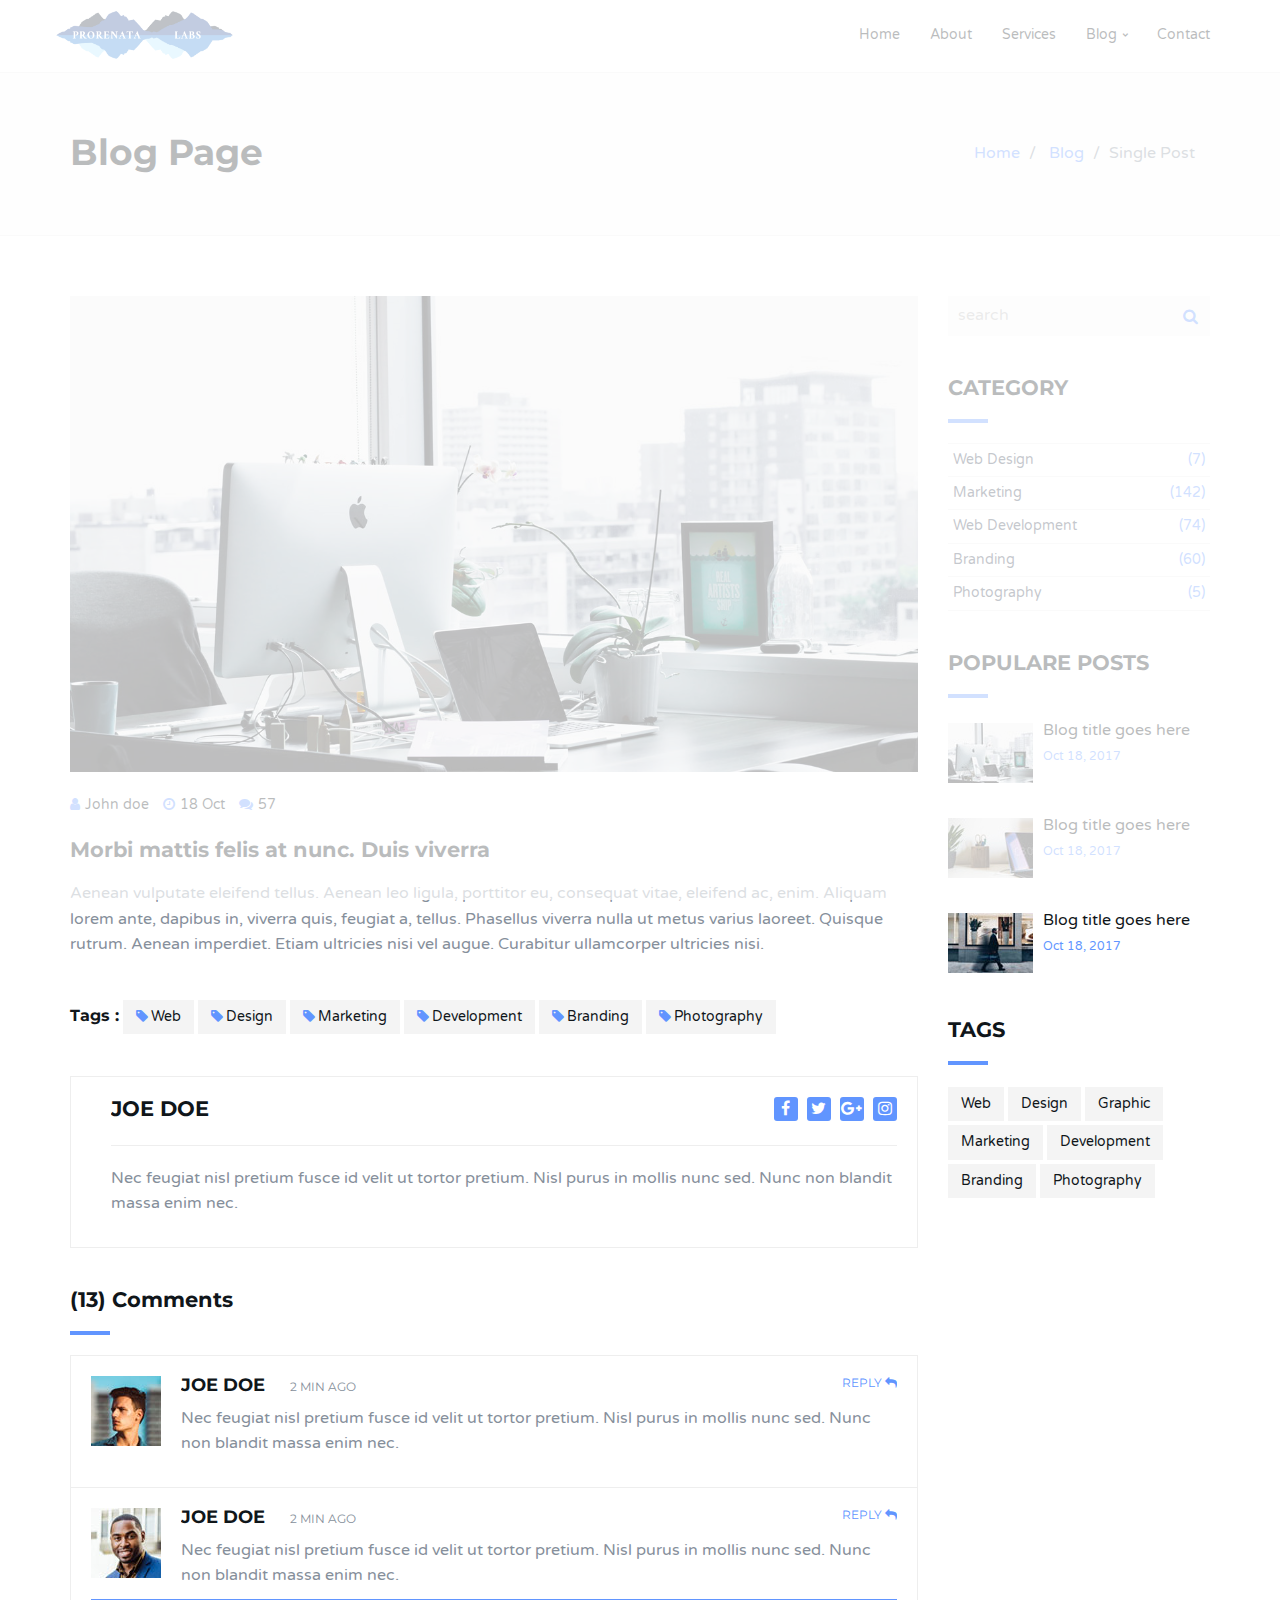
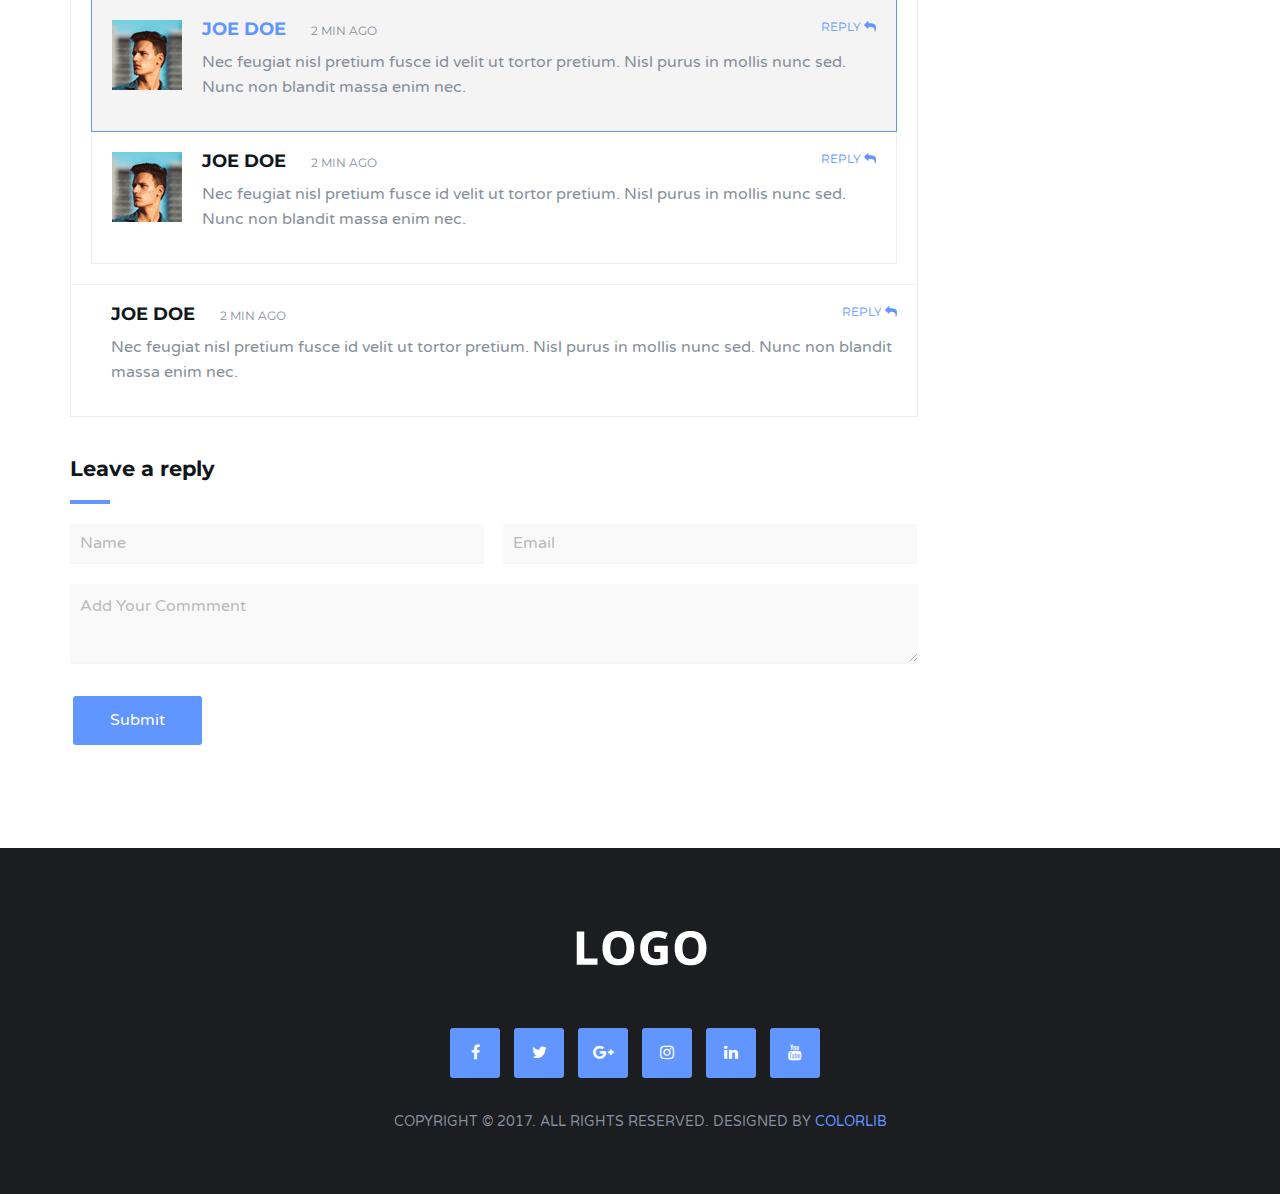
==== commit 4cdc8acc: "style and picture updates" ====
--- a/blog-single.html
+++ b/blog-single.html
@@ -1,407 +1,509 @@
-<!DOCTYPE html>
-<html lang="en">
-
-<head>
-	<meta charset="utf-8">
-	<meta http-equiv="X-UA-Compatible" content="IE=edge">
-	<meta name="viewport" content="width=device-width, initial-scale=1">
-	<!-- The above 3 meta tags *must* come first in the head; any other head content must come *after* these tags -->
-
-	<title>HTML Template</title>
-
-	<!-- Google font -->
-	<link href="https://fonts.googleapis.com/css?family=Montserrat:400,700%7CVarela+Round" rel="stylesheet">
-
-	<!-- Bootstrap -->
-	<link type="text/css" rel="stylesheet" href="css/bootstrap.min.css" />
-
-	<!-- Owl Carousel -->
-	<link type="text/css" rel="stylesheet" href="css/owl.carousel.css" />
-	<link type="text/css" rel="stylesheet" href="css/owl.theme.default.css" />
-
-	<!-- Magnific Popup -->
-	<link type="text/css" rel="stylesheet" href="css/magnific-popup.css" />
-
-	<!-- Font Awesome Icon -->
-	<link rel="stylesheet" href="css/font-awesome.min.css">
-
-	<!-- Custom stlylesheet -->
-	<link type="text/css" rel="stylesheet" href="css/style.css" />
-
-	<!-- HTML5 shim and Respond.js for IE8 support of HTML5 elements and media queries -->
-	<!-- WARNING: Respond.js doesn't work if you view the page via file:// -->
-	<!--[if lt IE 9]>
-		<script src="https://oss.maxcdn.com/html5shiv/3.7.3/html5shiv.min.js"></script>
-		<script src="https://oss.maxcdn.com/respond/1.4.2/respond.min.js"></script>
-	<![endif]-->
-</head>
-
-<body>
-
-	<!-- Header -->
-	<header>
-
-		<!-- Nav -->
-		<nav id="nav" class="navbar">
-			<div class="container">
-
-				<div class="navbar-header">
-					<!-- Logo -->
-					<div class="navbar-brand">
-						<a href="index.html">
-							<img class="logo" src="img/logo.png" alt="logo">
-						</a>
-					</div>
-					<!-- /Logo -->
-
-					<!-- Collapse nav button -->
-					<div class="nav-collapse">
-						<span></span>
-					</div>
-					<!-- /Collapse nav button -->
-				</div>
-
-				<!--  Main navigation  -->
-				<ul class="main-nav nav navbar-nav navbar-right">
-					<li><a href="index.html#home">Home</a></li>
-					<li><a href="index.html#about">About</a></li>
-					<li><a href="index.html#portfolio">Portfolio</a></li>
-					<li><a href="index.html#service">Services</a></li>
-					<li><a href="index.html#pricing">Prices</a></li>
-					<li><a href="index.html#team">Team</a></li>
-					<li class="has-dropdown"><a>Blog</a>
-						<ul class="dropdown">
-							<li><a href="#">blog post</a></li>
-						</ul>
-					</li>
-					<li><a href="index.html#contact">Contact</a></li>
-				</ul>
-				<!-- /Main navigation -->
-
-			</div>
-		</nav>
-		<!-- /Nav -->
-
-		<!-- header wrapper -->
-		<div class="header-wrapper sm-padding bg-grey">
-			<div class="container">
-				<h2>Blog Page</h2>
-				<ul class="breadcrumb">
-					<li class="breadcrumb-item"><a href="index.html">Home</a></li>
-					<li class="breadcrumb-item"><a href="index.html#blog">Blog</a></li>
-					<li class="breadcrumb-item active">Single Post</li>
-				</ul>
-			</div>
-		</div>
-		<!-- /header wrapper -->
-
-	</header>
-	<!-- /Header -->
-
-	<!-- Blog -->
-	<div id="blog" class="section md-padding">
-
-		<!-- Container -->
-		<div class="container">
-
-			<!-- Row -->
-			<div class="row">
-
-				<!-- Main -->
-				<main id="main" class="col-md-9">
-					<div class="blog">
-						<div class="blog-img">
-							<img class="img-responsive" src="./img/blog-post.jpg" alt="">
-						</div>
-						<div class="blog-content">
-							<ul class="blog-meta">
-								<li><i class="fa fa-user"></i>John doe</li>
-								<li><i class="fa fa-clock-o"></i>18 Oct</li>
-								<li><i class="fa fa-comments"></i>57</li>
-							</ul>
-							<h3>Morbi mattis felis at nunc. Duis viverra</h3>
-							<p>Aenean vulputate eleifend tellus. Aenean leo ligula, porttitor eu, consequat vitae, eleifend ac, enim. Aliquam lorem ante, dapibus in, viverra quis, feugiat a, tellus. Phasellus viverra nulla ut metus varius laoreet. Quisque rutrum. Aenean imperdiet. Etiam ultricies nisi vel augue. Curabitur ullamcorper ultricies nisi.</p>
-						</div>
-
-						<!-- blog tags -->
-						<div class="blog-tags">
-							<h5>Tags :</h5>
-							<a href="#"><i class="fa fa-tag"></i>Web</a>
-							<a href="#"><i class="fa fa-tag"></i>Design</a>
-							<a href="#"><i class="fa fa-tag"></i>Marketing</a>
-							<a href="#"><i class="fa fa-tag"></i>Development</a>
-							<a href="#"><i class="fa fa-tag"></i>Branding</a>
-							<a href="#"><i class="fa fa-tag"></i>Photography</a>
-						</div>
-						<!-- blog tags -->
-
-						<!-- blog author -->
-						<div class="blog-author">
-							<div class="media">
-								<div class="media-left">
-									<img class="media-object" src="./img/author.jpg" alt="">
-								</div>
-								<div class="media-body">
-									<div class="media-heading">
-										<h3>Joe Doe</h3>
-										<div class="author-social">
-											<a href="#"><i class="fa fa-facebook"></i></a>
-											<a href="#"><i class="fa fa-twitter"></i></a>
-											<a href="#"><i class="fa fa-google-plus"></i></a>
-											<a href="#"><i class="fa fa-instagram"></i></a>
-										</div>
-									</div>
-									<p>Nec feugiat nisl pretium fusce id velit ut tortor pretium. Nisl purus in mollis nunc sed. Nunc non blandit massa enim nec.</p>
-								</div>
-							</div>
-						</div>
-						<!-- /blog author -->
-
-						<!-- blog comments -->
-						<div class="blog-comments">
-							<h3 class="title">(13) Comments</h3>
-
-							<!-- comment -->
-							<div class="media">
-								<div class="media-left">
-									<img class="media-object" src="./img/perso2.jpg" alt="">
-								</div>
-								<div class="media-body">
-									<h4 class="media-heading">Joe Doe<span class="time">2 min ago</span><a href="#" class="reply">Reply <i class="fa fa-reply"></i></a></h4>
-									<p>Nec feugiat nisl pretium fusce id velit ut tortor pretium. Nisl purus in mollis nunc sed. Nunc non blandit massa enim nec.</p>
-								</div>
-							</div>
-							<!-- /comment -->
-
-							<!-- comment -->
-							<div class="media">
-								<div class="media-left">
-									<img class="media-object" src="./img/perso1.jpg" alt="">
-								</div>
-								<div class="media-body">
-									<h4 class="media-heading">Joe Doe<span class="time">2 min ago</span><a href="#" class="reply">Reply <i class="fa fa-reply"></i></a></h4>
-									<p>Nec feugiat nisl pretium fusce id velit ut tortor pretium. Nisl purus in mollis nunc sed. Nunc non blandit massa enim nec.</p>
-								</div>
-
-								<!-- author reply comment -->
-								<div class="media author">
-									<div class="media-left">
-										<img class="media-object" src="./img/perso2.jpg" alt="">
-									</div>
-									<div class="media-body">
-										<h4 class="media-heading">Joe Doe<span class="time">2 min ago</span><a href="#" class="reply">Reply <i class="fa fa-reply"></i></a></h4>
-										<p>Nec feugiat nisl pretium fusce id velit ut tortor pretium. Nisl purus in mollis nunc sed. Nunc non blandit massa enim nec.</p>
-									</div>
-								</div>
-								<!-- /comment -->
-
-								<!-- reply comment -->
-								<div class="media">
-									<div class="media-left">
-										<img class="media-object" src="./img/perso2.jpg" alt="">
-									</div>
-									<div class="media-body">
-										<h4 class="media-heading">Joe Doe<span class="time">2 min ago</span><a href="#" class="reply">Reply <i class="fa fa-reply"></i></a></h4>
-										<p>Nec feugiat nisl pretium fusce id velit ut tortor pretium. Nisl purus in mollis nunc sed. Nunc non blandit massa enim nec.</p>
-									</div>
-								</div>
-								<!-- /comment -->
-
-							</div>
-							<!-- /comment -->
-
-
-							<!-- comment -->
-							<div class="media">
-								<div class="media-left">
-									<img class="media-object" src="./img/perso.jpg" alt="">
-								</div>
-								<div class="media-body">
-									<h4 class="media-heading">Joe Doe<span class="time">2 min ago</span><a href="#" class="reply">Reply <i class="fa fa-reply"></i></a></h4>
-									<p>Nec feugiat nisl pretium fusce id velit ut tortor pretium. Nisl purus in mollis nunc sed. Nunc non blandit massa enim nec.</p>
-								</div>
-							</div>
-							<!-- /comment -->
-
-						</div>
-						<!-- /blog comments -->
-
-						<!-- reply form -->
-						<div class="reply-form">
-							<h3 class="title">Leave a reply</h3>
-							<form>
-								<input class="input" type="text" placeholder="Name">
-								<input class="input" type="email" placeholder="Email">
-								<textarea placeholder="Add Your Commment"></textarea>
-								<button type="submit" class="main-btn">Submit</button>
-							</form>
-						</div>
-						<!-- /reply form -->
-					</div>
-				</main>
-				<!-- /Main -->
-
-
-				<!-- Aside -->
-				<aside id="aside" class="col-md-3">
-
-					<!-- Search -->
-					<div class="widget">
-						<div class="widget-search">
-							<input class="search-input" type="text" placeholder="search">
-							<button class="search-btn" type="button"><i class="fa fa-search"></i></button>
-						</div>
-					</div>
-					<!-- /Search -->
-
-					<!-- Category -->
-					<div class="widget">
-						<h3 class="title">Category</h3>
-						<div class="widget-category">
-							<a href="#">Web Design<span>(7)</span></a>
-							<a href="#">Marketing<span>(142)</span></a>
-							<a href="#">Web Development<span>(74)</span></a>
-							<a href="#">Branding<span>(60)</span></a>
-							<a href="#">Photography<span>(5)</span></a>
-						</div>
-					</div>
-					<!-- /Category -->
-
-					<!-- Posts sidebar -->
-					<div class="widget">
-						<h3 class="title">Populare Posts</h3>
-
-						<!-- single post -->
-						<div class="widget-post">
-							<a href="#">
-								<img src="./img/post1.jpg" alt=""> Blog title goes here
-							</a>
-							<ul class="blog-meta">
-								<li>Oct 18, 2017</li>
-							</ul>
-						</div>
-						<!-- /single post -->
-
-						<!-- single post -->
-						<div class="widget-post">
-							<a href="#">
-								<img src="./img/post2.jpg" alt=""> Blog title goes here
-							</a>
-							<ul class="blog-meta">
-								<li>Oct 18, 2017</li>
-							</ul>
-						</div>
-						<!-- /single post -->
-
-
-						<!-- single post -->
-						<div class="widget-post">
-							<a href="#">
-								<img src="./img/post3.jpg" alt=""> Blog title goes here
-							</a>
-							<ul class="blog-meta">
-								<li>Oct 18, 2017</li>
-							</ul>
-						</div>
-						<!-- /single post -->
-
-					</div>
-					<!-- /Posts sidebar -->
-
-					<!-- Tags -->
-					<div class="widget">
-						<h3 class="title">Tags</h3>
-						<div class="widget-tags">
-							<a href="#">Web</a>
-							<a href="#">Design</a>
-							<a href="#">Graphic</a>
-							<a href="#">Marketing</a>
-							<a href="#">Development</a>
-							<a href="#">Branding</a>
-							<a href="#">Photography</a>
-						</div>
-					</div>
-					<!-- /Tags -->
-
-				</aside>
-				<!-- /Aside -->
-
-			</div>
-			<!-- /Row -->
-
-		</div>
-		<!-- /Container -->
-
-	</div>
-	<!-- /Blog -->
-
-	<!-- Footer -->
-	<footer id="footer" class="sm-padding bg-dark">
-
-		<!-- Container -->
-		<div class="container">
-
-			<!-- Row -->
-			<div class="row">
-
-				<div class="col-md-12">
-
-					<!-- footer logo -->
-					<div class="footer-logo">
-						<a href="index.html"><img src="img/logo-alt.png" alt="logo"></a>
-					</div>
-					<!-- /footer logo -->
-
-					<!-- footer follow -->
-					<ul class="footer-follow">
-						<li><a href="#"><i class="fa fa-facebook"></i></a></li>
-						<li><a href="#"><i class="fa fa-twitter"></i></a></li>
-						<li><a href="#"><i class="fa fa-google-plus"></i></a></li>
-						<li><a href="#"><i class="fa fa-instagram"></i></a></li>
-						<li><a href="#"><i class="fa fa-linkedin"></i></a></li>
-						<li><a href="#"><i class="fa fa-youtube"></i></a></li>
-					</ul>
-					<!-- /footer follow -->
-
-					<!-- footer copyright -->
-					<div class="footer-copyright">
-						<p>Copyright © 2017. All Rights Reserved. Designed by <a href="https://colorlib.com" target="_blank">Colorlib</a></p>
-					</div>
-					<!-- /footer copyright -->
-
-				</div>
-
-			</div>
-			<!-- /Row -->
-
-		</div>
-		<!-- /Container -->
-
-	</footer>
-	<!-- /Footer -->
-
-	<!-- Back to top -->
-	<div id="back-to-top"></div>
-	<!-- /Back to top -->
-
-	<!-- Preloader -->
-	<div id="preloader">
-		<div class="preloader">
-			<span></span>
-			<span></span>
-			<span></span>
-			<span></span>
-		</div>
-	</div>
-	<!-- /Preloader -->
-
-	<!-- jQuery Plugins -->
-	<script type="text/javascript" src="js/jquery.min.js"></script>
-	<script type="text/javascript" src="js/bootstrap.min.js"></script>
-	<script type="text/javascript" src="js/owl.carousel.min.js"></script>
-	<script type="text/javascript" src="js/jquery.magnific-popup.js"></script>
-	<script type="text/javascript" src="js/main.js"></script>
-
-</body>
-
-</html>
+<!DOCTYPE html>
+<html lang="en">
+
+<head>
+  <meta charset="utf-8">
+  <meta http-equiv="X-UA-Compatible" content="IE=edge">
+  <meta name="viewport" content="width=device-width, initial-scale=1">
+  <!-- The above 3 meta tags *must* come first in the head; any other head content must come *after* these tags -->
+
+  <title>Prorenata Labs</title>
+
+  <!-- Google font -->
+  <link href="https://fonts.googleapis.com/css?family=Montserrat:400,700%7CVarela+Round" rel="stylesheet">
+
+  <!-- Bootstrap -->
+  <link type="text/css" rel="stylesheet" href="css/bootstrap.min.css" />
+
+  <!-- Owl Carousel -->
+  <link type="text/css" rel="stylesheet" href="css/owl.carousel.css" />
+  <link type="text/css" rel="stylesheet" href="css/owl.theme.default.css" />
+
+  <!-- Magnific Popup -->
+  <link type="text/css" rel="stylesheet" href="css/magnific-popup.css" />
+
+  <!-- Font Awesome Icon -->
+  <link rel="stylesheet" href="css/font-awesome.min.css">
+
+  <!-- Custom stlylesheet -->
+  <link type="text/css" rel="stylesheet" href="css/style.css" />
+
+  <!-- HTML5 shim and Respond.js for IE8 support of HTML5 elements and media queries -->
+  <!-- WARNING: Respond.js doesn't work if you view the page via file:// -->
+  <!--[if lt IE 9]>
+		<script src="https://oss.maxcdn.com/html5shiv/3.7.3/html5shiv.min.js"></script>
+		<script src="https://oss.maxcdn.com/respond/1.4.2/respond.min.js"></script>
+	<![endif]-->
+</head>
+
+<body>
+
+  <!-- Header -->
+  <header>
+
+    <!-- Nav -->
+    <nav id="nav" class="navbar">
+      <div class="container">
+
+        <div class="navbar-header">
+          <!-- Logo -->
+          <div class="navbar-brand">
+            <a href="index.html">
+              <img class="logo" src="img/prolablogo.jpg" alt="logo">
+            </a>
+          </div>
+          <!-- /Logo -->
+
+          <!-- Collapse nav button -->
+          <div class="nav-collapse">
+            <span></span>
+          </div>
+          <!-- /Collapse nav button -->
+        </div>
+
+        <!--  Main navigation  -->
+        <ul class="main-nav nav navbar-nav navbar-right">
+          <li>
+            <a href="index.html#home">Home</a>
+          </li>
+          <li>
+            <a href="index.html#portfolio">About</a>
+          </li>
+          <li>
+            <a href="index.html#service">Services</a>
+          </li>
+          <li class="has-dropdown">
+            <a>Blog</a>
+            <ul class="dropdown">
+              <li>
+                <a href="#">blog post</a>
+              </li>
+            </ul>
+          </li>
+          <li>
+            <a href="index.html#contact">Contact</a>
+          </li>
+        </ul>
+        <!-- /Main navigation -->
+
+      </div>
+    </nav>
+    <!-- /Nav -->
+
+    <!-- header wrapper -->
+    <div class="header-wrapper sm-padding bg-grey">
+      <div class="container">
+        <h2>Blog Page</h2>
+        <ul class="breadcrumb">
+          <li class="breadcrumb-item">
+            <a href="index.html">Home</a>
+          </li>
+          <li class="breadcrumb-item">
+            <a href="index.html#blog">Blog</a>
+          </li>
+          <li class="breadcrumb-item active">Single Post</li>
+        </ul>
+      </div>
+    </div>
+    <!-- /header wrapper -->
+
+  </header>
+  <!-- /Header -->
+
+  <!-- Blog -->
+  <div id="blog" class="section md-padding">
+
+    <!-- Container -->
+    <div class="container">
+
+      <!-- Row -->
+      <div class="row">
+
+        <!-- Main -->
+        <main id="main" class="col-md-9">
+          <div class="blog">
+            <div class="blog-img">
+              <img class="img-responsive" src="./img/blog-post.jpg" alt="">
+            </div>
+            <div class="blog-content">
+              <ul class="blog-meta">
+                <li>
+                  <i class="fa fa-user"></i>John doe</li>
+                <li>
+                  <i class="fa fa-clock-o"></i>18 Oct</li>
+                <li>
+                  <i class="fa fa-comments"></i>57</li>
+              </ul>
+              <h3>Morbi mattis felis at nunc. Duis viverra</h3>
+              <p>Aenean vulputate eleifend tellus. Aenean leo ligula, porttitor eu, consequat vitae, eleifend ac, enim. Aliquam
+                lorem ante, dapibus in, viverra quis, feugiat a, tellus. Phasellus viverra nulla ut metus varius laoreet.
+                Quisque rutrum. Aenean imperdiet. Etiam ultricies nisi vel augue. Curabitur ullamcorper ultricies nisi.</p>
+            </div>
+
+            <!-- blog tags -->
+            <div class="blog-tags">
+              <h5>Tags :</h5>
+              <a href="#">
+                <i class="fa fa-tag"></i>Web</a>
+              <a href="#">
+                <i class="fa fa-tag"></i>Design</a>
+              <a href="#">
+                <i class="fa fa-tag"></i>Marketing</a>
+              <a href="#">
+                <i class="fa fa-tag"></i>Development</a>
+              <a href="#">
+                <i class="fa fa-tag"></i>Branding</a>
+              <a href="#">
+                <i class="fa fa-tag"></i>Photography</a>
+            </div>
+            <!-- blog tags -->
+
+            <!-- blog author -->
+            <div class="blog-author">
+              <div class="media">
+                <div class="media-left">
+                  <img class="media-object" src="./img/author.jpg" alt="">
+                </div>
+                <div class="media-body">
+                  <div class="media-heading">
+                    <h3>Joe Doe</h3>
+                    <div class="author-social">
+                      <a href="#">
+                        <i class="fa fa-facebook"></i>
+                      </a>
+                      <a href="#">
+                        <i class="fa fa-twitter"></i>
+                      </a>
+                      <a href="#">
+                        <i class="fa fa-google-plus"></i>
+                      </a>
+                      <a href="#">
+                        <i class="fa fa-instagram"></i>
+                      </a>
+                    </div>
+                  </div>
+                  <p>Nec feugiat nisl pretium fusce id velit ut tortor pretium. Nisl purus in mollis nunc sed. Nunc non blandit
+                    massa enim nec.</p>
+                </div>
+              </div>
+            </div>
+            <!-- /blog author -->
+
+            <!-- blog comments -->
+            <div class="blog-comments">
+              <h3 class="title">(13) Comments</h3>
+
+              <!-- comment -->
+              <div class="media">
+                <div class="media-left">
+                  <img class="media-object" src="./img/perso2.jpg" alt="">
+                </div>
+                <div class="media-body">
+                  <h4 class="media-heading">Joe Doe
+                    <span class="time">2 min ago</span>
+                    <a href="#" class="reply">Reply
+                      <i class="fa fa-reply"></i>
+                    </a>
+                  </h4>
+                  <p>Nec feugiat nisl pretium fusce id velit ut tortor pretium. Nisl purus in mollis nunc sed. Nunc non blandit
+                    massa enim nec.</p>
+                </div>
+              </div>
+              <!-- /comment -->
+
+              <!-- comment -->
+              <div class="media">
+                <div class="media-left">
+                  <img class="media-object" src="./img/perso1.jpg" alt="">
+                </div>
+                <div class="media-body">
+                  <h4 class="media-heading">Joe Doe
+                    <span class="time">2 min ago</span>
+                    <a href="#" class="reply">Reply
+                      <i class="fa fa-reply"></i>
+                    </a>
+                  </h4>
+                  <p>Nec feugiat nisl pretium fusce id velit ut tortor pretium. Nisl purus in mollis nunc sed. Nunc non blandit
+                    massa enim nec.</p>
+                </div>
+
+                <!-- author reply comment -->
+                <div class="media author">
+                  <div class="media-left">
+                    <img class="media-object" src="./img/perso2.jpg" alt="">
+                  </div>
+                  <div class="media-body">
+                    <h4 class="media-heading">Joe Doe
+                      <span class="time">2 min ago</span>
+                      <a href="#" class="reply">Reply
+                        <i class="fa fa-reply"></i>
+                      </a>
+                    </h4>
+                    <p>Nec feugiat nisl pretium fusce id velit ut tortor pretium. Nisl purus in mollis nunc sed. Nunc non blandit
+                      massa enim nec.</p>
+                  </div>
+                </div>
+                <!-- /comment -->
+
+                <!-- reply comment -->
+                <div class="media">
+                  <div class="media-left">
+                    <img class="media-object" src="./img/perso2.jpg" alt="">
+                  </div>
+                  <div class="media-body">
+                    <h4 class="media-heading">Joe Doe
+                      <span class="time">2 min ago</span>
+                      <a href="#" class="reply">Reply
+                        <i class="fa fa-reply"></i>
+                      </a>
+                    </h4>
+                    <p>Nec feugiat nisl pretium fusce id velit ut tortor pretium. Nisl purus in mollis nunc sed. Nunc non blandit
+                      massa enim nec.</p>
+                  </div>
+                </div>
+                <!-- /comment -->
+
+              </div>
+              <!-- /comment -->
+
+
+              <!-- comment -->
+              <div class="media">
+                <div class="media-left">
+                  <img class="media-object" src="./img/perso.jpg" alt="">
+                </div>
+                <div class="media-body">
+                  <h4 class="media-heading">Joe Doe
+                    <span class="time">2 min ago</span>
+                    <a href="#" class="reply">Reply
+                      <i class="fa fa-reply"></i>
+                    </a>
+                  </h4>
+                  <p>Nec feugiat nisl pretium fusce id velit ut tortor pretium. Nisl purus in mollis nunc sed. Nunc non blandit
+                    massa enim nec.</p>
+                </div>
+              </div>
+              <!-- /comment -->
+
+            </div>
+            <!-- /blog comments -->
+
+            <!-- reply form -->
+            <div class="reply-form">
+              <h3 class="title">Leave a reply</h3>
+              <form>
+                <input class="input" type="text" placeholder="Name">
+                <input class="input" type="email" placeholder="Email">
+                <textarea placeholder="Add Your Commment"></textarea>
+                <button type="submit" class="main-btn">Submit</button>
+              </form>
+            </div>
+            <!-- /reply form -->
+          </div>
+        </main>
+        <!-- /Main -->
+
+
+        <!-- Aside -->
+        <aside id="aside" class="col-md-3">
+
+          <!-- Search -->
+          <div class="widget">
+            <div class="widget-search">
+              <input class="search-input" type="text" placeholder="search">
+              <button class="search-btn" type="button">
+                <i class="fa fa-search"></i>
+              </button>
+            </div>
+          </div>
+          <!-- /Search -->
+
+          <!-- Category -->
+          <div class="widget">
+            <h3 class="title">Category</h3>
+            <div class="widget-category">
+              <a href="#">Web Design
+                <span>(7)</span>
+              </a>
+              <a href="#">Marketing
+                <span>(142)</span>
+              </a>
+              <a href="#">Web Development
+                <span>(74)</span>
+              </a>
+              <a href="#">Branding
+                <span>(60)</span>
+              </a>
+              <a href="#">Photography
+                <span>(5)</span>
+              </a>
+            </div>
+          </div>
+          <!-- /Category -->
+
+          <!-- Posts sidebar -->
+          <div class="widget">
+            <h3 class="title">Populare Posts</h3>
+
+            <!-- single post -->
+            <div class="widget-post">
+              <a href="#">
+                <img src="./img/post1.jpg" alt=""> Blog title goes here
+              </a>
+              <ul class="blog-meta">
+                <li>Oct 18, 2017</li>
+              </ul>
+            </div>
+            <!-- /single post -->
+
+            <!-- single post -->
+            <div class="widget-post">
+              <a href="#">
+                <img src="./img/post2.jpg" alt=""> Blog title goes here
+              </a>
+              <ul class="blog-meta">
+                <li>Oct 18, 2017</li>
+              </ul>
+            </div>
+            <!-- /single post -->
+
+
+            <!-- single post -->
+            <div class="widget-post">
+              <a href="#">
+                <img src="./img/post3.jpg" alt=""> Blog title goes here
+              </a>
+              <ul class="blog-meta">
+                <li>Oct 18, 2017</li>
+              </ul>
+            </div>
+            <!-- /single post -->
+
+          </div>
+          <!-- /Posts sidebar -->
+
+          <!-- Tags -->
+          <div class="widget">
+            <h3 class="title">Tags</h3>
+            <div class="widget-tags">
+              <a href="#">Web</a>
+              <a href="#">Design</a>
+              <a href="#">Graphic</a>
+              <a href="#">Marketing</a>
+              <a href="#">Development</a>
+              <a href="#">Branding</a>
+              <a href="#">Photography</a>
+            </div>
+          </div>
+          <!-- /Tags -->
+
+        </aside>
+        <!-- /Aside -->
+
+      </div>
+      <!-- /Row -->
+
+    </div>
+    <!-- /Container -->
+
+  </div>
+  <!-- /Blog -->
+
+  <!-- Footer -->
+  <footer id="footer" class="sm-padding bg-dark">
+
+    <!-- Container -->
+    <div class="container">
+
+      <!-- Row -->
+      <div class="row">
+
+        <div class="col-md-12">
+
+          <!-- footer logo -->
+          <div class="footer-logo">
+            <a href="index.html">
+              <img src="img/logo-alt.png" alt="logo">
+            </a>
+          </div>
+          <!-- /footer logo -->
+
+          <!-- footer follow -->
+          <ul class="footer-follow">
+            <li>
+              <a href="#">
+                <i class="fa fa-facebook"></i>
+              </a>
+            </li>
+            <li>
+              <a href="#">
+                <i class="fa fa-twitter"></i>
+              </a>
+            </li>
+            <li>
+              <a href="#">
+                <i class="fa fa-google-plus"></i>
+              </a>
+            </li>
+            <li>
+              <a href="#">
+                <i class="fa fa-instagram"></i>
+              </a>
+            </li>
+            <li>
+              <a href="#">
+                <i class="fa fa-linkedin"></i>
+              </a>
+            </li>
+            <li>
+              <a href="#">
+                <i class="fa fa-youtube"></i>
+              </a>
+            </li>
+          </ul>
+          <!-- /footer follow -->
+
+          <!-- footer copyright -->
+          <div class="footer-copyright">
+            <p>Copyright © 2017. All Rights Reserved. Designed by
+              <a href="https://colorlib.com" target="_blank">Colorlib</a>
+            </p>
+          </div>
+          <!-- /footer copyright -->
+
+        </div>
+
+      </div>
+      <!-- /Row -->
+
+    </div>
+    <!-- /Container -->
+
+  </footer>
+  <!-- /Footer -->
+
+  <!-- Back to top -->
+  <div id="back-to-top"></div>
+  <!-- /Back to top -->
+
+  <!-- Preloader -->
+  <div id="preloader">
+    <div class="preloader">
+      <span></span>
+      <span></span>
+      <span></span>
+      <span></span>
+    </div>
+  </div>
+  <!-- /Preloader -->
+
+  <!-- jQuery Plugins -->
+  <script type="text/javascript" src="js/jquery.min.js"></script>
+  <script type="text/javascript" src="js/bootstrap.min.js"></script>
+  <script type="text/javascript" src="js/owl.carousel.min.js"></script>
+  <script type="text/javascript" src="js/jquery.magnific-popup.js"></script>
+  <script type="text/javascript" src="js/main.js"></script>
+
+</body>
+
+</html>--- a/css/style.css
+++ b/css/style.css
@@ -1,1768 +1,1772 @@
-/*
-Theme Name:
-Author: yaminncco
-
-Colors:
-	Body 		  : #868F9B
-	Headers 	: #10161A
-	Primary 	: #6195FF
-	Dark      : #FCFCFF
-	Grey 		  : #F4F4F4 #FAFAFA #EEE
-
-Fonts: Montserrat Varela Round
-
-Table OF Contents
-------------------------------------
-1 > General
-2 > Logo
-3 > Navigation
-4 > Header
-5 > About
-6 > Portfolio
-7 > Services
-8 >  Why choose us
-9 >  Numbers
-10 > Pricing
-11 > Testimonial
-12 > Team
-13 > Blog
-14 > Blog post
-15 > Blog sidebar
-16 > Contact
-17 > Footer
-18 > Responsive
-19 > Owl theme
-20 > Back to top
-21 > Preloader
-
-------------------------------------*/
-
-/*------------------------------------*\
-	General
-\*------------------------------------*/
-
-/* -- typography -- */
-
-body {
-  font-family: "Varela Round", sans-serif;
-  font-size: 16px;
-  line-height: 1.6;
-  overflow-x: hidden;
-  color: #868f9b;
-}
-
-h1,
-h2,
-h3,
-h4,
-h5,
-h6 {
-  font-family: "Montserrat", sans-serif;
-  font-weight: 700;
-  margin-top: 0px;
-  margin-bottom: 20px;
-  color: #10161a;
-}
-
-h1 {
-  font-size: 54px;
-}
-
-h2 {
-  font-size: 36px;
-}
-
-h3 {
-  font-size: 21px;
-}
-
-h4 {
-  font-size: 18px;
-}
-
-h5 {
-  font-size: 16px;
-}
-
-a {
-  color: #6195ff;
-  text-decoration: none;
-  -webkit-transition: 0.2s opacity;
-  transition: 0.2s opacity;
-}
-
-a:hover,
-a:focus {
-  text-decoration: none;
-  outline: none;
-  opacity: 0.8;
-  color: #6195ff;
-}
-
-.main-color {
-  color: #6195ff;
-}
-
-.white-text {
-  color: #fff;
-}
-
-::-moz-selection {
-  background-color: #6195ff;
-  color: #fff;
-}
-
-::selection {
-  background-color: #6195ff;
-  color: #fff;
-}
-
-ul,
-ol {
-  margin: 0;
-  padding: 0;
-  list-style: none;
-}
-
-/* -- section  -- */
-
-.section {
-  position: relative;
-}
-
-.md-padding {
-  padding-top: 60px;
-  padding-bottom: 60px;
-}
-
-.sm-padding {
-  padding-top: 60px;
-  padding-bottom: 60px;
-}
-
-/* --  background section  -- */
-
-.bg-grey {
-  background-color: #fafafa;
-  border-top: 1px solid #eee;
-  border-bottom: 1px solid #eee;
-}
-
-.bg-dark {
-  background-color: #1c1d21;
-}
-
-/* --  background image section  -- */
-
-.bg-img {
-  position: absolute;
-  left: 0;
-  top: 0;
-  right: 0;
-  bottom: 0;
-  z-index: -1;
-  background-position: center;
-  background-size: cover;
-  background-attachment: fixed;
-}
-
-.bg-img .overlay {
-  position: absolute;
-  left: 0;
-  top: 0;
-  right: 0;
-  bottom: 0;
-  opacity: 0.8;
-  background: #1c1d21;
-}
-
-/* --  section header  -- */
-
-.section-header {
-  position: relative;
-  margin-bottom: 60px;
-  margin-top: 10px;
-}
-
-.section-header .title {
-  text-transform: capitalize;
-}
-
-.title:after {
-  content: "";
-  display: block;
-  height: 4px;
-  width: 40px;
-  background-color: #6195ff;
-  margin-top: 20px;
-}
-
-.text-center .title:after {
-  margin: 20px auto 0px;
-}
-
-/* --  Input  -- */
-
-input[type="text"],
-input[type="email"],
-input[type="password"],
-input[type="number"],
-input[type="date"],
-input[type="url"],
-input[type="tel"],
-textarea {
-  height: 40px;
-  width: 100%;
-  border: none;
-  background: #f4f4f4;
-  border-bottom: 2px solid #eee;
-  color: #354052;
-  padding: 0px 10px;
-  opacity: 0.5;
-  -webkit-transition: 0.2s border-color, 0.2s opacity;
-  transition: 0.2s border-color, 0.2s opacity;
-}
-
-textarea {
-  padding: 10px 10px;
-  min-height: 80px;
-  resize: vertical;
-}
-
-input[type="text"]:focus,
-input[type="email"]:focus,
-input[type="password"]:focus,
-input[type="number"]:focus,
-input[type="date"]:focus,
-input[type="url"]:focus,
-input[type="tel"]:focus,
-textarea:focus {
-  border-color: #6195ff;
-  opacity: 1;
-}
-
-/* --  Buttons  -- */
-
-.main-btn,
-.white-btn,
-.outline-btn {
-  display: inline-block;
-  padding: 10px 35px;
-  margin: 3px;
-  border: 2px solid transparent;
-  border-radius: 3px;
-  -webkit-transition: 0.2s opacity;
-  transition: 0.2s opacity;
-}
-
-.main-btn {
-  background: #6195ff;
-  color: #fff;
-}
-
-.white-btn {
-  background: #fff;
-  color: #10161a !important;
-}
-
-.outline-btn {
-  background: transparent;
-  color: #6195ff !important;
-  border-color: #6195ff;
-}
-
-.main-btn:hover,
-.white-btn:hover,
-.outline-btn:hover {
-  opacity: 0.8;
-}
-
-/*------------------------------------*\
-	Logo
-\*------------------------------------*/
-
-.navbar-brand {
-  padding: 0;
-}
-
-.navbar-brand .logo,
-.navbar-brand .logo-alt {
-  max-height: 50px;
-  display: block;
-}
-
-#nav:not(.nav-transparent):not(.fixed-nav) .navbar-brand .logo-alt {
-  display: none;
-}
-
-#nav.nav-transparent:not(.fixed-nav) .navbar-brand .logo {
-  display: none;
-}
-
-#nav.fixed-nav .navbar-brand .logo-alt {
-  display: none;
-}
-
-@media only screen and (max-width: 767px) {
-  #nav.nav-transparent .navbar-brand .logo-alt {
-    display: none !important;
-  }
-  #nav.nav-transparent .navbar-brand .logo {
-    display: block !important;
-  }
-}
-
-/*------------------------------------*\
-	Navigation
-\*------------------------------------*/
-
-#nav {
-  padding: 10px 0px;
-  background: #fff;
-  -webkit-transition: 0.2s padding;
-  transition: 0.2s padding;
-  z-index: 999;
-}
-
-#nav.navbar {
-  border: none;
-  border-radius: 0;
-  margin-bottom: 0px;
-}
-
-#nav.fixed-nav {
-  position: fixed;
-  left: 0;
-  right: 0;
-  padding: 0px 0px;
-  background-color: #fff !important;
-  border-bottom: 1px solid #eee;
-}
-
-#nav.nav-transparent {
-  background: transparent;
-}
-
-/* -- default nav -- */
-
-@media only screen and (min-width: 768px) {
-  .main-nav li {
-    padding: 0px 15px;
-  }
-  .main-nav li a {
-    font-size: 14px;
-    -webkit-transition: 0.2s color;
-    transition: 0.2s color;
-  }
-  .main-nav > li > a {
-    color: #10161a;
-    padding: 15px 0px;
-  }
-  #nav.nav-transparent:not(.fixed-nav) .main-nav > li > a {
-    color: #fff;
-  }
-  .main-nav > li > a:hover,
-  .main-nav > li > a:focus,
-  .main-nav > li.active > a {
-    background: transparent;
-    color: #6195ff;
-  }
-  .main-nav > li > a:after {
-    content: "";
-    display: block;
-    background-color: #6195ff;
-    height: 2px;
-    width: 0%;
-    -webkit-transition: 0.2s width;
-    transition: 0.2s width;
-  }
-  .main-nav > li > a:hover:after,
-  .main-nav > li.active > a:after {
-    width: 100%;
-  }
-  /* dropdown */
-  .has-dropdown {
-    position: relative;
-  }
-  .has-dropdown > a:before {
-    font-family: "FontAwesome";
-    content: "\f054";
-    font-size: 6px;
-    margin-left: 6px;
-    float: right;
-    -webkit-transform: rotate(90deg);
-    -ms-transform: rotate(90deg);
-    transform: rotate(90deg);
-    -webkit-transition: 0.2s transform;
-    transition: 0.2s transform;
-  }
-  .dropdown {
-    position: absolute;
-    right: -50%;
-    top: 0;
-    background-color: #6195ff;
-    width: 200px;
-    -webkit-box-shadow: 0px 5px 5px -5px rgba(53, 64, 82, 0.2);
-    box-shadow: 0px 5px 5px -5px rgba(53, 64, 82, 0.2);
-    -webkit-transform: translateY(15px) translateX(50%);
-    -ms-transform: translateY(15px) translateX(50%);
-    transform: translateY(15px) translateX(50%);
-    opacity: 0;
-    visibility: hidden;
-    -webkit-transition: 0.2s all;
-    transition: 0.2s all;
-  }
-  .main-nav > .has-dropdown > .dropdown {
-    top: 100%;
-    right: 50%;
-  }
-  .main-nav > .has-dropdown > .dropdown .dropdown.dropdown-left {
-    right: 150%;
-  }
-  .dropdown li a {
-    display: block;
-    color: #fff;
-    border-top: 1px solid rgba(250, 250, 250, 0.1);
-    padding: 10px 0px;
-  }
-  .dropdown li:nth-child(1) a {
-    border-top: none;
-  }
-  .has-dropdown:hover > .dropdown {
-    opacity: 1;
-    visibility: visible;
-    -webkit-transform: translateY(0px) translateX(50%);
-    -ms-transform: translateY(0px) translateX(50%);
-    transform: translateY(0px) translateX(50%);
-  }
-  .has-dropdown:hover > a:before {
-    -webkit-transform: rotate(0deg);
-    -ms-transform: rotate(0deg);
-    transform: rotate(0deg);
-  }
-  .nav-collapse {
-    display: none;
-  }
-}
-
-/* -- mobile nav -- */
-
-@media only screen and (max-width: 767px) {
-  #nav {
-    padding: 0px 0px;
-  }
-  #nav.nav-transparent {
-    background: #fff;
-  }
-  .main-nav {
-    position: fixed;
-    right: 0;
-    height: calc(100vh - 80px);
-    -webkit-box-shadow: 0px 80px 0px 0px #1c1d21;
-    box-shadow: 0px 80px 0px 0px #1c1d21;
-    max-width: 250px;
-    width: 0%;
-    -webkit-transform: translateX(100%);
-    -ms-transform: translateX(100%);
-    transform: translateX(100%);
-    margin: 0;
-    overflow-y: auto;
-    background: #1c1d21;
-    -webkit-transition: 0.2s all;
-    transition: 0.2s all;
-  }
-  #nav.open .main-nav {
-    -webkit-transform: translateX(0%);
-    -ms-transform: translateX(0%);
-    transform: translateX(0%);
-    width: 100%;
-  }
-  .main-nav li {
-    border-top: 1px solid rgba(250, 250, 250, 0.1);
-  }
-  .main-nav li a {
-    display: block;
-    color: #fff;
-    -webkit-transition: 0.2s all;
-    transition: 0.2s all;
-  }
-  .main-nav > li.active {
-    border-left: 6px solid #6195ff;
-  }
-  .main-nav li a:hover,
-  .main-nav li a:focus {
-    background-color: #6195ff;
-    color: #fff;
-    opacity: 1;
-  }
-  .has-dropdown > a:after {
-    content: "\f054";
-    font-family: "FontAwesome";
-    float: right;
-    -webkit-transition: 0.2s -webkit-transform;
-    transition: 0.2s -webkit-transform;
-    transition: 0.2s transform;
-    transition: 0.2s transform, 0.2s -webkit-transform;
-  }
-  .dropdown {
-    opacity: 0;
-    visibility: hidden;
-    height: 0;
-    background: rgba(250, 250, 250, 0.1);
-  }
-  .dropdown li a {
-    padding: 6px 10px;
-  }
-  .has-dropdown.open-drop > a:after {
-    -webkit-transform: rotate(90deg);
-    -ms-transform: rotate(90deg);
-    transform: rotate(90deg);
-  }
-  .has-dropdown.open-drop > .dropdown {
-    opacity: 1;
-    visibility: visible;
-    height: auto;
-    -webkit-transition: 0.2s all;
-    transition: 0.2s all;
-  }
-}
-
-/* -- nav btn collapse -- */
-
-.nav-collapse {
-  position: relative;
-  float: right;
-  width: 40px;
-  height: 40px;
-  margin-top: 5px;
-  margin-right: 5px;
-  cursor: pointer;
-  z-index: 99999;
-}
-
-.nav-collapse span {
-  display: block;
-  -webkit-transform: translate(-50%, -50%);
-  -ms-transform: translate(-50%, -50%);
-  transform: translate(-50%, -50%);
-  position: absolute;
-  top: 50%;
-  left: 50%;
-  width: 25px;
-}
-
-.nav-collapse span:before,
-.nav-collapse span:after {
-  content: "";
-  display: block;
-}
-
-.nav-collapse span,
-.nav-collapse span:before,
-.nav-collapse span:after {
-  height: 4px;
-  background: #10161a;
-  -webkit-transition: 0.2s all;
-  transition: 0.2s all;
-}
-
-.nav-collapse span:before {
-  -webkit-transform: translate(0%, 10px);
-  -ms-transform: translate(0%, 10px);
-  transform: translate(0%, 10px);
-}
-
-.nav-collapse span:after {
-  -webkit-transform: translate(0%, -14px);
-  -ms-transform: translate(0%, -14px);
-  transform: translate(0%, -14px);
-}
-
-#nav.open .nav-collapse span {
-  background: transparent;
-}
-
-#nav.open .nav-collapse span:before {
-  -webkit-transform: translateY(0px) rotate(-135deg);
-  -ms-transform: translateY(0px) rotate(-135deg);
-  transform: translateY(0px) rotate(-135deg);
-}
-
-#nav.open .nav-collapse span:after {
-  -webkit-transform: translateY(-4px) rotate(135deg);
-  -ms-transform: translateY(-4px) rotate(135deg);
-  transform: translateY(-4px) rotate(135deg);
-}
-
-/*------------------------------------*\
-	Header
-\*------------------------------------*/
-
-header {
-  position: relative;
-}
-
-#home {
-  height: 100vh;
-}
-
-#home .home-wrapper {
-  position: absolute;
-  left: 0px;
-  right: 0px;
-  top: 50%;
-  -webkit-transform: translateY(-50%);
-  -ms-transform: translateY(-50%);
-  transform: translateY(-50%);
-  text-align: center;
-}
-
-.home-content h1 {
-  text-transform: uppercase;
-}
-.home-content button {
-  margin-top: 20px;
-}
-
-.header-wrapper h2 {
-  display: inline-block;
-  margin-bottom: 0px;
-}
-
-.header-wrapper .breadcrumb {
-  float: right;
-  background: transparent;
-  margin-bottom: 0px;
-}
-
-.header-wrapper .breadcrumb .breadcrumb-item.active {
-  color: #868f9b;
-}
-
-.breadcrumb > li + li:before {
-  color: #868f9b;
-}
-
-/*------------------------------------*\
-	About
-\*------------------------------------*/
-
-.about {
-  position: relative;
-  text-align: center;
-  padding: 40px 20px;
-  border: 1px solid #eee;
-  margin: 15px 0px;
-}
-
-.about i {
-  font-size: 36px;
-  color: #6195ff;
-  margin-bottom: 20px;
-}
-
-.about:after {
-  content: "";
-  background-color: #1c1d21;
-  position: absolute;
-  left: 0;
-  top: 0;
-  bottom: 0;
-  width: 0%;
-  z-index: -1;
-  -webkit-transition: 0.2s width;
-  transition: 0.2s width;
-}
-
-.about:hover:after {
-  width: 100%;
-}
-
-.about h3 {
-  -webkit-transition: 0.2s color;
-  transition: 0.2s color;
-}
-
-.about:hover h3 {
-  color: #fff;
-}
-
-/*------------------------------------*\
-	Portfolio
-\*------------------------------------*/
-
-.work {
-  position: relative;
-  padding: 20px;
-}
-
-.work > img {
-  width: 100%;
-}
-
-.work .overlay {
-  background: #1c1d21;
-  position: absolute;
-  top: 0px;
-  left: 0px;
-  right: 0px;
-  bottom: 0px;
-  opacity: 0;
-  -webkit-transition: 0.2s opacity;
-  transition: 0.2s opacity;
-  -webkit-transition-delay: 0.2s;
-  transition-delay: 0.2s;
-}
-
-.work:hover .overlay {
-  -webkit-transition-delay: 0s;
-  transition-delay: 0s;
-  opacity: 0.8;
-}
-
-.work .work-content {
-  position: absolute;
-  left: 25px;
-  right: 25px;
-  top: 50%;
-  text-align: center;
-  -webkit-transform: translateY(-50%);
-  -ms-transform: translateY(-50%);
-  transform: translateY(-50%);
-}
-
-.work .work-content h3 {
-  -webkit-transform: translateY(100%);
-  -ms-transform: translateY(100%);
-  transform: translateY(100%);
-  opacity: 0;
-  color: #fff;
-  margin-bottom: 10px;
-  -webkit-transition: 0.2s all;
-  transition: 0.2s all;
-  -webkit-transition-delay: 0.1s;
-  transition-delay: 0.1s;
-}
-
-.work:hover .work-content h3 {
-  -webkit-transform: translateY(0%);
-  -ms-transform: translateY(0%);
-  transform: translateY(0%);
-  opacity: 1;
-  -webkit-transition-delay: 0.1s;
-  transition-delay: 0.1s;
-}
-
-.work .work-content span {
-  display: block;
-  text-transform: uppercase;
-  -webkit-transform: translateY(100%);
-  -ms-transform: translateY(100%);
-  transform: translateY(100%);
-  opacity: 0;
-  color: #6195ff;
-  margin-bottom: 5px;
-  -webkit-transition: 0.2s all;
-  transition: 0.2s all;
-  -webkit-transition-delay: 0.2s;
-  transition-delay: 0.2s;
-}
-
-.work:hover .work-content span {
-  -webkit-transform: translateY(0%);
-  -ms-transform: translateY(0%);
-  transform: translateY(0%);
-  opacity: 1;
-  -webkit-transition-delay: 0s;
-  transition-delay: 0s;
-}
-
-.work .work-link {
-  text-align: center;
-  margin-top: 20px;
-  opacity: 0;
-  -webkit-transition: 0.2s opacity;
-  transition: 0.2s opacity;
-}
-
-.work .work-link a {
-  display: inline-block;
-  width: 50px;
-  height: 50px;
-  background-color: #6195ff;
-  color: #fff;
-  line-height: 50px;
-  text-align: center;
-}
-
-.work:hover .work-link {
-  -webkit-transition-delay: 0.2s;
-  transition-delay: 0.2s;
-  opacity: 1;
-}
-
-/*------------------------------------*\
-	Services
-\*------------------------------------*/
-
-.service {
-  position: relative;
-  padding: 40px 20px 40px 70px;
-  margin: 15px 0px;
-  border: 1px solid #eee;
-}
-
-.service i {
-  position: absolute;
-  left: 20px;
-  text-align: center;
-  font-size: 32px;
-  color: #6195ff;
-  border-radius: 50%;
-}
-
-.service:after {
-  content: "";
-  background-color: #1c1d21;
-  position: absolute;
-  left: 0;
-  top: 0;
-  bottom: 0;
-  width: 0%;
-  z-index: -1;
-  -webkit-transition: 0.2s width;
-  transition: 0.2s width;
-}
-
-.service:hover:after {
-  width: 100%;
-}
-
-.service h3 {
-  -webkit-transition: 0.2s color;
-  transition: 0.2s color;
-}
-
-.service:hover h3 {
-  color: #fff;
-}
-
-/*------------------------------------*\
-	Why choose us
-\*------------------------------------*/
-
-.feature {
-  margin: 15px 0px;
-}
-.feature i {
-  float: left;
-  padding: 5px;
-  border-radius: 50%;
-  color: #6195ff;
-  border: 1px solid #6195ff;
-  margin-right: 5px;
-}
-
-/*------------------------------------*\
-	Numbers
-\*------------------------------------*/
-
-.number {
-  text-align: center;
-  margin: 15px 0px;
-}
-
-.number i {
-  color: #6195ff;
-  font-size: 36px;
-  margin-bottom: 20px;
-}
-
-.number h3 {
-  font-size: 36px;
-  margin-bottom: 10px;
-}
-
-/*------------------------------------*\
-	Pricing
-\*------------------------------------*/
-
-.pricing {
-  position: relative;
-  text-align: center;
-  border: 1px solid #eee;
-  background-color: #fff;
-  z-index: 11;
-  margin: 15px 0px;
-}
-
-.pricing::after {
-  content: "";
-  background-color: #1c1d21;
-  position: absolute;
-  left: 0;
-  right: 0;
-  top: 0;
-  height: 0%;
-  z-index: -1;
-  -webkit-transition: 0.2s height;
-  transition: 0.2s height;
-}
-
-.pricing:hover:after {
-  height: 100%;
-}
-
-.pricing .price-head {
-  position: relative;
-  margin-bottom: 20px;
-}
-
-.pricing .price-title {
-  display: block;
-  padding: 40px 0px 20px;
-  text-transform: uppercase;
-  -webkit-transition: 0.2s color;
-  transition: 0.2s color;
-}
-
-.pricing:hover .price-title {
-  color: #6195ff;
-}
-
-.pricing .price {
-  position: relative;
-  width: 140px;
-  height: 140px;
-  line-height: 140px;
-  text-align: center;
-  margin: auto;
-  border-radius: 50%;
-  border: 2px solid #6195ff;
-}
-
-.pricing .price h3 {
-  font-size: 42px;
-  margin: 0px;
-  -webkit-transition: 0.2s color;
-  transition: 0.2s color;
-  -webkit-transform: translateY(-50%);
-  -ms-transform: translateY(-50%);
-  transform: translateY(-50%);
-  top: 50%;
-  position: absolute;
-  left: 0;
-  right: 0;
-}
-
-.pricing:hover .price h3 {
-  color: #fff;
-}
-
-.pricing .duration {
-  display: block;
-  font-size: 14px;
-  text-transform: uppercase;
-  color: #10161a;
-  -webkit-transition: 0.2s color;
-  transition: 0.2s color;
-}
-
-.pricing:hover .duration {
-  color: #fff;
-}
-
-.pricing .price-btn {
-  padding-top: 20px;
-  padding-bottom: 40px;
-}
-
-/*------------------------------------*\
-	Testimonial
-\*------------------------------------*/
-
-.testimonial {
-  margin: 15px 0px;
-}
-
-.testimonial-meta {
-  position: relative;
-  padding-left: 90px;
-  height: 70px;
-  margin-bottom: 20px;
-  padding-top: 10px;
-}
-
-.testimonial img {
-  position: absolute;
-  left: 0;
-  top: 0;
-  width: 70px !important;
-  height: 70px !important;
-  border-radius: 50%;
-}
-
-.testimonial h3 {
-  margin-bottom: 5px;
-}
-
-.testimonial span {
-  font-size: 14px;
-  color: #6195ff;
-  text-transform: uppercase;
-}
-
-/*------------------------------------*\
-	Team
-\*------------------------------------*/
-
-.team {
-  position: relative;
-  background-color: #f4f4f4;
-  padding: 40px 20px;
-  margin: 15px 0px;
-}
-
-.team::after {
-  content: "";
-  background-color: #1c1d21;
-  position: absolute;
-  left: 0;
-  right: 0;
-  top: 0;
-  height: 0%;
-  z-index: 1;
-  -webkit-transition: 0.2s height;
-  transition: 0.2s height;
-}
-
-.team:hover:after {
-  height: 100%;
-}
-
-.team-img {
-  position: relative;
-  margin-bottom: 20px;
-  z-index: 11;
-}
-
-.team-img > img {
-  width: 100%;
-}
-
-.team .overlay {
-  background: #1c1d21;
-  position: absolute;
-  bottom: 0;
-  left: 0;
-  right: 0;
-  top: 0;
-  opacity: 0;
-  -webkit-transition: 0.2s opacity;
-  transition: 0.2s opacity;
-}
-
-.team:hover .overlay {
-  opacity: 0.8;
-}
-
-.team .team-content {
-  text-align: center;
-  position: relative;
-  z-index: 11;
-}
-
-.team .team-content h3 {
-  margin-bottom: 10px;
-  -webkit-transition: 0.2s color;
-  transition: 0.2s color;
-}
-
-.team .team-content span {
-  font-size: 14px;
-  text-transform: uppercase;
-  -webkit-transition: 0.2s color;
-  transition: 0.2s color;
-}
-
-.team:hover .team-content h3 {
-  color: #fff;
-}
-
-.team:hover .team-content span {
-  color: #6195ff;
-}
-
-.team .team-social {
-  position: absolute;
-  top: 0;
-  right: 0;
-  opacity: 0;
-  -webkit-transition: 0.2s opacity;
-  transition: 0.2s opacity;
-}
-
-.team .team-social a {
-  display: block;
-  line-height: 50px;
-  width: 50px;
-  text-align: center;
-  background-color: #6195ff;
-  color: #fff;
-}
-
-.team:hover .team-social {
-  opacity: 1;
-}
-
-/*------------------------------------*\
-	Blog
-\*------------------------------------*/
-
-.blog {
-  background-color: #fff;
-  margin: 15px 0px;
-}
-
-.blog .blog-content {
-  padding: 20px 20px 40px;
-}
-
-.blog .blog-meta {
-  margin-bottom: 20px;
-}
-
-.blog .blog-meta li {
-  display: inline-block;
-  font-size: 14px;
-  color: #10161a;
-  margin-right: 10px;
-}
-
-.blog .blog-meta li i {
-  color: #6195ff;
-  margin-right: 5px;
-}
-
-/*------------------------------------*\
-	Blog post
-\*------------------------------------*/
-
-#main .blog .blog-content {
-  padding: 20px 0px 0px;
-}
-
-#main .blog {
-  margin-top: 0px;
-}
-
-/* -- blog tags -- */
-
-.blog-tags {
-  margin: 40px 0px;
-}
-
-.blog-tags h5 {
-  margin-bottom: 0;
-  display: inline-block;
-}
-
-.blog-tags a {
-  display: inline-block;
-  padding: 6px 13px;
-  font-size: 14px;
-  margin: 2px 0px;
-  background: #f4f4f4;
-  color: #10161a;
-}
-
-.blog-tags a:hover {
-  color: #fff;
-  background-color: #6195ff;
-}
-
-.blog-tags a i {
-  margin-right: 3px;
-  color: #6195ff;
-}
-
-.blog-tags a:hover i {
-  color: #fff;
-}
-
-/* -- blog author -- */
-
-.blog-author {
-  margin: 40px 0px;
-}
-
-.blog-author .media .media-left {
-  padding-right: 20px;
-}
-
-.blog-author .media {
-  padding: 20px;
-  border: 1px solid #eee;
-}
-
-.blog-author .media .media-heading {
-  padding-bottom: 20px;
-  margin-bottom: 20px;
-  border-bottom: 1px solid #eee;
-}
-
-.blog-author .media .media-heading h3 {
-  display: inline-block;
-  margin: 0;
-  text-transform: uppercase;
-}
-
-.blog-author .media .media-heading .author-social {
-  float: right;
-}
-
-.blog-author .author-social a {
-  display: inline-block;
-  width: 24px;
-  height: 24px;
-  text-align: center;
-  line-height: 24px;
-  border-radius: 3px;
-  margin-left: 5px;
-  color: #fff;
-  background-color: #6195ff;
-}
-
-/* -- blog comments -- */
-
-.blog-comments {
-  margin: 40px 0px;
-}
-
-.blog-comments .media {
-  padding: 20px;
-  background-color: #fff;
-  border-top: 1px solid #eee;
-  border-bottom: 0px;
-  border-right: 1px solid #eee;
-  border-left: 1px solid #eee;
-  margin-top: 0px;
-}
-
-.blog-comments .media:first-child {
-  border-bottom: 0px;
-}
-
-.blog-comments .media:last-child {
-  border-bottom: 1px solid #eee;
-}
-
-.blog-comments .media .media-left {
-  padding-right: 20px;
-}
-
-.blog-comments .media .media-body .media-heading {
-  text-transform: uppercase;
-  margin-bottom: 10px;
-}
-
-.blog-comments .media .media-body .media-heading .time {
-  font-size: 12px;
-  margin-left: 20px;
-  font-weight: 400;
-  color: #868f9b;
-}
-
-.blog-comments .media .media-body .media-heading .reply {
-  float: right;
-  margin: 0;
-  font-size: 12px;
-  text-transform: uppercase;
-  font-weight: 400;
-}
-
-.blog-comments .media.author {
-  background-color: #f4f4f4;
-  border-color: #6195ff;
-  border-bottom: 1px solid #6195ff;
-}
-.blog-comments .media.author > .media-body > .media-heading {
-  color: #6195ff;
-}
-
-.blog-comments .media.author + .media {
-  border-top: 0px;
-}
-
-/* blog reply form */
-
-.reply-form {
-  margin: 40px 0px;
-}
-
-.reply-form form .input,
-.reply-form form .input,
-.reply-form form textarea {
-  margin-bottom: 20px;
-}
-
-.reply-form form .input,
-.reply-form form .input {
-  width: calc(50% - 10px);
-  display: inline-block;
-}
-
-.reply-form form .input:nth-child(2) {
-  margin-left: 15px;
-}
-
-/*------------------------------------*\
-	Blog sidebar
-\*------------------------------------*/
-
-#aside .widget {
-  margin-bottom: 40px;
-}
-
-.widget h3 {
-  text-transform: uppercase;
-}
-
-/* -- search sidebar -- */
-
-#aside .widget-search {
-  position: relative;
-}
-
-#aside .widget-search .search-input {
-  padding-right: 50px;
-}
-
-#aside .widget-search .search-btn {
-  position: absolute;
-  right: 0px;
-  bottom: 0px;
-  width: 40px;
-  height: 40px;
-  border: none;
-  line-height: 40px;
-  background-color: transparent;
-  color: #6195ff;
-}
-
-/* -- category sidebar -- */
-
-.widget-category a {
-  display: block;
-  font-size: 14px;
-  color: #354052;
-  border-bottom: 1px solid #eee;
-  padding: 5px;
-}
-
-.widget-category a:nth-child(1) {
-  border-top: 1px solid #eee;
-}
-
-.widget-category a span {
-  float: right;
-  color: #6195ff;
-}
-
-.widget-category a:hover {
-  color: #6195ff;
-}
-
-/* -- tags sidebar -- */
-
-.widget-tags a {
-  display: inline-block;
-  padding: 6px 13px;
-  font-size: 14px;
-  margin: 2px 0px;
-  background: #f4f4f4;
-  color: #10161a;
-}
-
-.widget-tags a:hover {
-  color: #fff;
-  background-color: #6195ff;
-}
-
-/* -- posts sidebar -- */
-
-.widget-post {
-  min-height: 70px;
-  margin-bottom: 25px;
-}
-
-.widget-post img {
-  display: block;
-  float: left;
-  margin-right: 10px;
-  margin-top: 5px;
-}
-
-.widget-post a {
-  display: block;
-  color: #10161a;
-}
-
-.widget-post a:hover {
-  color: #6195ff;
-}
-
-.widget-post .blog-meta {
-  display: inline-block;
-}
-
-.widget-post .blog-meta li {
-  display: inline-block;
-  margin-right: 5px;
-  color: #6195ff;
-  font-size: 12px;
-}
-
-.widget-post li i {
-  color: #6195ff;
-  margin-right: 5px;
-}
-
-/*------------------------------------*\
-	Contact
-\*------------------------------------*/
-
-.contact {
-  margin: 15px 0px;
-  text-align: center;
-}
-
-.contact i {
-  font-size: 36px;
-  color: #6195ff;
-  margin-bottom: 20px;
-}
-
-.contact-form {
-  text-align: center;
-  margin-top: 40px;
-}
-
-.contact-form .input {
-  margin-bottom: 20px;
-}
-
-.contact-form .input:nth-child(1),
-.contact-form .input:nth-child(2) {
-  width: calc(50% - 10px);
-}
-
-.contact-form .input:nth-child(2) {
-  margin-left: 15px;
-}
-
-/*------------------------------------*\
-	Footer
-\*------------------------------------*/
-
-#footer {
-  position: relative;
-}
-
-.footer-logo {
-  text-align: center;
-  margin-bottom: 40px;
-}
-
-.footer-logo > a > img {
-  max-height: 80px;
-}
-
-.footer-follow {
-  text-align: center;
-  margin-bottom: 20px;
-}
-
-.footer-follow li {
-  display: inline-block;
-  margin-right: 10px;
-  margin-bottom: 13px;
-}
-
-.footer-follow li a {
-  display: inline-block;
-  width: 50px;
-  height: 50px;
-  line-height: 50px;
-  text-align: center;
-  border-radius: 3px;
-  background-color: #6195ff;
-  color: #fff;
-}
-
-.footer-copyright p {
-  text-align: center;
-  font-size: 14px;
-  text-transform: uppercase;
-  margin: 0;
-}
-
-/*------------------------------------*\
-	Responsive
-\*------------------------------------*/
-
-@media only screen and (max-width: 991px) {
-}
-
-@media only screen and (max-width: 767px) {
-  .section-header h2.title {
-    font-size: 31.5px;
-  }
-
-  .main-btn,
-  .default-btn,
-  .outline-btn,
-  .white-btn {
-    padding: 8px 22px;
-    font-size: 14px;
-  }
-
-  .home-content h1 {
-    font-size: 36px;
-  }
-
-  .header-wrapper h2 {
-    margin-bottom: 20px;
-    text-align: center;
-    display: block;
-  }
-
-  .header-wrapper .breadcrumb {
-    float: none;
-    text-align: center;
-  }
-}
-
-@media only screen and (max-width: 480px) {
-  #portfolio [class*="col-xs"] {
-    width: 100%;
-  }
-
-  #numbers [class*="col-xs"] {
-    width: 100%;
-  }
-
-  .contact-form .input:nth-child(1),
-  .contact-form .input:nth-child(2) {
-    width: 100%;
-  }
-  .contact-form .input:nth-child(2) {
-    margin-left: 0px;
-  }
-
-  .reply-form form .input,
-  .reply-form form .input {
-    width: 100%;
-  }
-  .reply-form form .input:nth-child(2) {
-    margin-left: 0px;
-  }
-
-  .blog-author .media .media-left {
-    display: block;
-    padding-right: 0;
-    margin-bottom: 20px;
-  }
-  .blog-author .media {
-    text-align: center;
-  }
-  .blog-author .media .media-heading .author-social {
-    margin-top: 10px;
-    float: none;
-  }
-  .blog-author .media .media-left img {
-    margin: auto;
-  }
-
-  .blog-comments .media .media {
-    margin: 0px -15px;
-  }
-}
-
-/*------------------------------------*\
-	Owl theme
-\*------------------------------------*/
-
-/* -- dots -- */
-
-.owl-theme .owl-dots .owl-dot span {
-  border: none;
-  background: #eee;
-  -webkit-transition: 0.2s all;
-  transition: 0.2s all;
-}
-
-.owl-theme .owl-dots .owl-dot:hover span {
-  background: #6195ff;
-}
-.owl-theme .owl-dots .owl-dot.active span {
-  background: #6195ff;
-  width: 20px;
-}
-
-/* -- nav -- */
-
-.owl-theme .owl-nav {
-  opacity: 0;
-  -webkit-transition: 0.2s opacity;
-  transition: 0.2s opacity;
-}
-
-.owl-theme:hover .owl-nav {
-  opacity: 1;
-}
-
-.owl-theme .owl-nav [class*="owl-"] {
-  position: absolute;
-  top: 50%;
-  -webkit-transform: translateY(-50%);
-  -ms-transform: translateY(-50%);
-  transform: translateY(-50%);
-  background: #6195ff;
-  color: #fff;
-  padding: 0px;
-  width: 50px;
-  height: 50px;
-  border-radius: 3px;
-  line-height: 50px;
-  margin: 0;
-}
-
-.owl-theme .owl-prev {
-  left: 0px;
-}
-
-.owl-theme .owl-next {
-  right: 0px;
-}
-
-.owl-theme .owl-nav [class*="owl-"]:hover {
-  opacity: 0.8;
-  background: #6195ff;
-}
-
-/*------------------------------------*\
-	Back to top
-\*------------------------------------*/
-
-#back-to-top {
-  display: none;
-  position: fixed;
-  bottom: 20px;
-  right: 20px;
-  width: 50px;
-  height: 50px;
-  line-height: 50px;
-  text-align: center;
-  background: #6195ff;
-  border-radius: 3px;
-  color: #fff;
-  z-index: 9999;
-  -webkit-transition: 0.2s opacity;
-  transition: 0.2s opacity;
-  cursor: pointer;
-}
-
-#back-to-top:after {
-  content: "\f106";
-  font-family: "FontAwesome";
-}
-
-#back-to-top:hover {
-  opacity: 0.8;
-}
-
-/*------------------------------------*\
-	Preloader
-\*------------------------------------*/
-
-#preloader {
-  position: fixed;
-  left: 0;
-  top: 0;
-  bottom: 0;
-  right: 0;
-  background-color: #fff;
-  z-index: 99999;
-}
-
-.preloader {
-  position: absolute;
-  left: 50%;
-  top: 50%;
-  -webkit-transform: translate(-50%, -50%);
-  -ms-transform: translate(-50%, -50%);
-  transform: translate(-50%, -50%);
-}
-.preloader span {
-  display: inline-block;
-  background-color: #6195ff;
-  width: 25px;
-  height: 25px;
-  -webkit-animation: 1s preload ease-in-out infinite;
-  animation: preload 1s ease-in-out infinite;
-  -webkit-transform: scale(0);
-  -ms-transform: scale(0);
-  transform: scale(0);
-  border-radius: 50%;
-}
-
-.preloader span:nth-child(1) {
-  -webkit-animation-delay: 0s;
-  animation-delay: 0s;
-}
-
-.preloader span:nth-child(2) {
-  -webkit-animation-delay: 0.1s;
-  animation-delay: 0.1s;
-}
-
-.preloader span:nth-child(3) {
-  -webkit-animation-delay: 0.15s;
-  animation-delay: 0.15s;
-}
-
-.preloader span:nth-child(4) {
-  -webkit-animation-delay: 0.2s;
-  animation-delay: 0.2s;
-}
-
-@-webkit-keyframes preload {
-  0% {
-    -webkit-transform: scale(0);
-    transform: scale(0);
-  }
-  50% {
-    -webkit-transform: scale(1);
-    transform: scale(1);
-  }
-  100% {
-    -webkit-transform: scale(0);
-    transform: scale(0);
-  }
-}
-
-@keyframes preload {
-  0% {
-    -webkit-transform: scale(0);
-    transform: scale(0);
-  }
-  50% {
-    -webkit-transform: scale(1);
-    transform: scale(1);
-  }
-  100% {
-    -webkit-transform: scale(0);
-    transform: scale(0);
-  }
-}
+/*
+Theme Name:
+Author: yaminncco
+
+Colors:
+	Body 		  : #868F9B
+	Headers 	: #10161A
+	Primary 	: #6195FF
+	Dark      : #FCFCFF
+	Grey 		  : #F4F4F4 #FAFAFA #EEE
+
+Fonts: Montserrat Varela Round
+
+Table OF Contents
+------------------------------------
+1 > General
+2 > Logo
+3 > Navigation
+4 > Header
+5 > About
+6 > Portfolio
+7 > Services
+8 >  Why choose us
+9 >  Numbers
+10 > Pricing
+11 > Testimonial
+12 > Team
+13 > Blog
+14 > Blog post
+15 > Blog sidebar
+16 > Contact
+17 > Footer
+18 > Responsive
+19 > Owl theme
+20 > Back to top
+21 > Preloader
+
+------------------------------------*/
+
+/*------------------------------------*\
+	General
+\*------------------------------------*/
+
+/* -- typography -- */
+
+body {
+  font-family: "Varela Round", sans-serif;
+  font-size: 16px;
+  line-height: 1.6;
+  overflow-x: hidden;
+  color: #868f9b;
+}
+
+h1,
+h2,
+h3,
+h4,
+h5,
+h6 {
+  font-family: "Montserrat", sans-serif;
+  font-weight: 700;
+  margin-top: 0px;
+  margin-bottom: 20px;
+  color: #10161a;
+}
+
+h1 {
+  font-size: 54px;
+}
+
+h2 {
+  font-size: 36px;
+}
+
+h3 {
+  font-size: 21px;
+}
+
+h4 {
+  font-size: 18px;
+}
+
+h5 {
+  font-size: 16px;
+}
+
+a {
+  color: #6195ff;
+  text-decoration: none;
+  -webkit-transition: 0.2s opacity;
+  transition: 0.2s opacity;
+}
+
+a:hover,
+a:focus {
+  text-decoration: none;
+  outline: none;
+  opacity: 0.8;
+  color: #6195ff;
+}
+
+.main-color {
+  color: #6195ff;
+}
+
+.white-text {
+  color: #fff;
+}
+
+::-moz-selection {
+  background-color: #6195ff;
+  color: #fff;
+}
+
+::selection {
+  background-color: #6195ff;
+  color: #fff;
+}
+
+ul,
+ol {
+  margin: 0;
+  padding: 0;
+  list-style: none;
+}
+
+/* -- section  -- */
+
+.section {
+  position: relative;
+}
+
+.md-padding {
+  padding-top: 60px;
+  padding-bottom: 60px;
+}
+
+.sm-padding {
+  padding-top: 60px;
+  padding-bottom: 60px;
+}
+
+/* --  background section  -- */
+
+.bg-grey {
+  background-color: #fafafa;
+  border-top: 1px solid #eee;
+  border-bottom: 1px solid #eee;
+}
+
+.bg-dark {
+  background-color: #1c1d21;
+}
+
+/* --  background image section  -- */
+
+.bg-img {
+  position: absolute;
+  left: 0;
+  top: 0;
+  right: 0;
+  bottom: 0;
+  z-index: -1;
+  background-position: center;
+  background-size: cover;
+  background-attachment: fixed;
+}
+
+.bg-img .overlay {
+  position: absolute;
+  left: 0;
+  top: 0;
+  right: 0;
+  bottom: 0;
+  opacity: 0.8;
+  background: #1c1d21;
+}
+
+/* --  section header  -- */
+
+.section-header {
+  position: relative;
+  margin-bottom: 60px;
+  margin-top: 10px;
+}
+
+.section-header .title {
+  text-transform: capitalize;
+}
+
+.title:after {
+  content: "";
+  display: block;
+  height: 4px;
+  width: 40px;
+  background-color: #6195ff;
+  margin-top: 20px;
+}
+
+.text-center .title:after {
+  margin: 20px auto 0px;
+}
+
+/* --  Input  -- */
+
+input[type="text"],
+input[type="email"],
+input[type="password"],
+input[type="number"],
+input[type="date"],
+input[type="url"],
+input[type="tel"],
+textarea {
+  height: 40px;
+  width: 100%;
+  border: none;
+  background: #f4f4f4;
+  border-bottom: 2px solid #eee;
+  color: #354052;
+  padding: 0px 10px;
+  opacity: 0.5;
+  -webkit-transition: 0.2s border-color, 0.2s opacity;
+  transition: 0.2s border-color, 0.2s opacity;
+}
+
+textarea {
+  padding: 10px 10px;
+  min-height: 80px;
+  resize: vertical;
+}
+
+input[type="text"]:focus,
+input[type="email"]:focus,
+input[type="password"]:focus,
+input[type="number"]:focus,
+input[type="date"]:focus,
+input[type="url"]:focus,
+input[type="tel"]:focus,
+textarea:focus {
+  border-color: #6195ff;
+  opacity: 1;
+}
+
+/* --  Buttons  -- */
+
+.main-btn,
+.white-btn,
+.outline-btn {
+  display: inline-block;
+  padding: 10px 35px;
+  margin: 3px;
+  border: 2px solid transparent;
+  border-radius: 3px;
+  -webkit-transition: 0.2s opacity;
+  transition: 0.2s opacity;
+}
+
+.main-btn {
+  background: #6195ff;
+  color: #fff;
+}
+
+.white-btn {
+  background: #fff;
+  color: #10161a !important;
+}
+
+#servicesbutton {
+  text-decoration: #fff;
+}
+
+.outline-btn {
+  background: transparent;
+  color: #6195ff !important;
+  border-color: #6195ff;
+}
+
+.main-btn:hover,
+.white-btn:hover,
+.outline-btn:hover {
+  opacity: 0.8;
+}
+
+/*------------------------------------*\
+	Logo
+\*------------------------------------*/
+
+.navbar-brand {
+  padding: 0;
+}
+
+.navbar-brand .logo,
+.navbar-brand .logo-alt {
+  max-height: 50px;
+  display: block;
+}
+
+#nav:not(.nav-transparent):not(.fixed-nav) .navbar-brand .logo-alt {
+  display: none;
+}
+
+#nav.nav-transparent:not(.fixed-nav) .navbar-brand .logo {
+  display: none;
+}
+
+#nav.fixed-nav .navbar-brand .logo-alt {
+  display: none;
+}
+
+@media only screen and (max-width: 767px) {
+  #nav.nav-transparent .navbar-brand .logo-alt {
+    display: none !important;
+  }
+  #nav.nav-transparent .navbar-brand .logo {
+    display: block !important;
+  }
+}
+
+/*------------------------------------*\
+	Navigation
+\*------------------------------------*/
+
+#nav {
+  padding: 10px 0px;
+  background: #fff;
+  -webkit-transition: 0.2s padding;
+  transition: 0.2s padding;
+  z-index: 999;
+}
+
+#nav.navbar {
+  border: none;
+  border-radius: 0;
+  margin-bottom: 0px;
+}
+
+#nav.fixed-nav {
+  position: fixed;
+  left: 0;
+  right: 0;
+  padding: 0px 0px;
+  background-color: #fff !important;
+  border-bottom: 1px solid #eee;
+}
+
+#nav.nav-transparent {
+  background: transparent;
+}
+
+/* -- default nav -- */
+
+@media only screen and (min-width: 768px) {
+  .main-nav li {
+    padding: 0px 15px;
+  }
+  .main-nav li a {
+    font-size: 14px;
+    -webkit-transition: 0.2s color;
+    transition: 0.2s color;
+  }
+  .main-nav > li > a {
+    color: #10161a;
+    padding: 15px 0px;
+  }
+  #nav.nav-transparent:not(.fixed-nav) .main-nav > li > a {
+    color: #fff;
+  }
+  .main-nav > li > a:hover,
+  .main-nav > li > a:focus,
+  .main-nav > li.active > a {
+    background: transparent;
+    color: #6195ff;
+  }
+  .main-nav > li > a:after {
+    content: "";
+    display: block;
+    background-color: #6195ff;
+    height: 2px;
+    width: 0%;
+    -webkit-transition: 0.2s width;
+    transition: 0.2s width;
+  }
+  .main-nav > li > a:hover:after,
+  .main-nav > li.active > a:after {
+    width: 100%;
+  }
+  /* dropdown */
+  .has-dropdown {
+    position: relative;
+  }
+  .has-dropdown > a:before {
+    font-family: "FontAwesome";
+    content: "\f054";
+    font-size: 6px;
+    margin-left: 6px;
+    float: right;
+    -webkit-transform: rotate(90deg);
+    -ms-transform: rotate(90deg);
+    transform: rotate(90deg);
+    -webkit-transition: 0.2s transform;
+    transition: 0.2s transform;
+  }
+  .dropdown {
+    position: absolute;
+    right: -50%;
+    top: 0;
+    background-color: #6195ff;
+    width: 200px;
+    -webkit-box-shadow: 0px 5px 5px -5px rgba(53, 64, 82, 0.2);
+    box-shadow: 0px 5px 5px -5px rgba(53, 64, 82, 0.2);
+    -webkit-transform: translateY(15px) translateX(50%);
+    -ms-transform: translateY(15px) translateX(50%);
+    transform: translateY(15px) translateX(50%);
+    opacity: 0;
+    visibility: hidden;
+    -webkit-transition: 0.2s all;
+    transition: 0.2s all;
+  }
+  .main-nav > .has-dropdown > .dropdown {
+    top: 100%;
+    right: 50%;
+  }
+  .main-nav > .has-dropdown > .dropdown .dropdown.dropdown-left {
+    right: 150%;
+  }
+  .dropdown li a {
+    display: block;
+    color: #fff;
+    border-top: 1px solid rgba(250, 250, 250, 0.1);
+    padding: 10px 0px;
+  }
+  .dropdown li:nth-child(1) a {
+    border-top: none;
+  }
+  .has-dropdown:hover > .dropdown {
+    opacity: 1;
+    visibility: visible;
+    -webkit-transform: translateY(0px) translateX(50%);
+    -ms-transform: translateY(0px) translateX(50%);
+    transform: translateY(0px) translateX(50%);
+  }
+  .has-dropdown:hover > a:before {
+    -webkit-transform: rotate(0deg);
+    -ms-transform: rotate(0deg);
+    transform: rotate(0deg);
+  }
+  .nav-collapse {
+    display: none;
+  }
+}
+
+/* -- mobile nav -- */
+
+@media only screen and (max-width: 767px) {
+  #nav {
+    padding: 0px 0px;
+  }
+  #nav.nav-transparent {
+    background: #fff;
+  }
+  .main-nav {
+    position: fixed;
+    right: 0;
+    height: calc(100vh - 80px);
+    -webkit-box-shadow: 0px 80px 0px 0px #1c1d21;
+    box-shadow: 0px 80px 0px 0px #1c1d21;
+    max-width: 250px;
+    width: 0%;
+    -webkit-transform: translateX(100%);
+    -ms-transform: translateX(100%);
+    transform: translateX(100%);
+    margin: 0;
+    overflow-y: auto;
+    background: #1c1d21;
+    -webkit-transition: 0.2s all;
+    transition: 0.2s all;
+  }
+  #nav.open .main-nav {
+    -webkit-transform: translateX(0%);
+    -ms-transform: translateX(0%);
+    transform: translateX(0%);
+    width: 100%;
+  }
+  .main-nav li {
+    border-top: 1px solid rgba(250, 250, 250, 0.1);
+  }
+  .main-nav li a {
+    display: block;
+    color: #fff;
+    -webkit-transition: 0.2s all;
+    transition: 0.2s all;
+  }
+  .main-nav > li.active {
+    border-left: 6px solid #6195ff;
+  }
+  .main-nav li a:hover,
+  .main-nav li a:focus {
+    background-color: #6195ff;
+    color: #fff;
+    opacity: 1;
+  }
+  .has-dropdown > a:after {
+    content: "\f054";
+    font-family: "FontAwesome";
+    float: right;
+    -webkit-transition: 0.2s -webkit-transform;
+    transition: 0.2s -webkit-transform;
+    transition: 0.2s transform;
+    transition: 0.2s transform, 0.2s -webkit-transform;
+  }
+  .dropdown {
+    opacity: 0;
+    visibility: hidden;
+    height: 0;
+    background: rgba(250, 250, 250, 0.1);
+  }
+  .dropdown li a {
+    padding: 6px 10px;
+  }
+  .has-dropdown.open-drop > a:after {
+    -webkit-transform: rotate(90deg);
+    -ms-transform: rotate(90deg);
+    transform: rotate(90deg);
+  }
+  .has-dropdown.open-drop > .dropdown {
+    opacity: 1;
+    visibility: visible;
+    height: auto;
+    -webkit-transition: 0.2s all;
+    transition: 0.2s all;
+  }
+}
+
+/* -- nav btn collapse -- */
+
+.nav-collapse {
+  position: relative;
+  float: right;
+  width: 40px;
+  height: 40px;
+  margin-top: 5px;
+  margin-right: 5px;
+  cursor: pointer;
+  z-index: 99999;
+}
+
+.nav-collapse span {
+  display: block;
+  -webkit-transform: translate(-50%, -50%);
+  -ms-transform: translate(-50%, -50%);
+  transform: translate(-50%, -50%);
+  position: absolute;
+  top: 50%;
+  left: 50%;
+  width: 25px;
+}
+
+.nav-collapse span:before,
+.nav-collapse span:after {
+  content: "";
+  display: block;
+}
+
+.nav-collapse span,
+.nav-collapse span:before,
+.nav-collapse span:after {
+  height: 4px;
+  background: #10161a;
+  -webkit-transition: 0.2s all;
+  transition: 0.2s all;
+}
+
+.nav-collapse span:before {
+  -webkit-transform: translate(0%, 10px);
+  -ms-transform: translate(0%, 10px);
+  transform: translate(0%, 10px);
+}
+
+.nav-collapse span:after {
+  -webkit-transform: translate(0%, -14px);
+  -ms-transform: translate(0%, -14px);
+  transform: translate(0%, -14px);
+}
+
+#nav.open .nav-collapse span {
+  background: transparent;
+}
+
+#nav.open .nav-collapse span:before {
+  -webkit-transform: translateY(0px) rotate(-135deg);
+  -ms-transform: translateY(0px) rotate(-135deg);
+  transform: translateY(0px) rotate(-135deg);
+}
+
+#nav.open .nav-collapse span:after {
+  -webkit-transform: translateY(-4px) rotate(135deg);
+  -ms-transform: translateY(-4px) rotate(135deg);
+  transform: translateY(-4px) rotate(135deg);
+}
+
+/*------------------------------------*\
+	Header
+\*------------------------------------*/
+
+header {
+  position: relative;
+}
+
+#home {
+  height: 100vh;
+}
+
+#home .home-wrapper {
+  position: absolute;
+  left: 0px;
+  right: 0px;
+  top: 50%;
+  -webkit-transform: translateY(-50%);
+  -ms-transform: translateY(-50%);
+  transform: translateY(-50%);
+  text-align: center;
+}
+
+.home-content h1 {
+  text-transform: uppercase;
+}
+.home-content button {
+  margin-top: 20px;
+}
+
+.header-wrapper h2 {
+  display: inline-block;
+  margin-bottom: 0px;
+}
+
+.header-wrapper .breadcrumb {
+  float: right;
+  background: transparent;
+  margin-bottom: 0px;
+}
+
+.header-wrapper .breadcrumb .breadcrumb-item.active {
+  color: #868f9b;
+}
+
+.breadcrumb > li + li:before {
+  color: #868f9b;
+}
+
+/*------------------------------------*\
+	About
+\*------------------------------------*/
+
+.about {
+  position: relative;
+  text-align: center;
+  padding: 40px 20px;
+  border: 1px solid #eee;
+  margin: 15px 0px;
+}
+
+.about i {
+  font-size: 36px;
+  color: #6195ff;
+  margin-bottom: 20px;
+}
+
+.about:after {
+  content: "";
+  background-color: #1c1d21;
+  position: absolute;
+  left: 0;
+  top: 0;
+  bottom: 0;
+  width: 0%;
+  z-index: -1;
+  -webkit-transition: 0.2s width;
+  transition: 0.2s width;
+}
+
+.about:hover:after {
+  width: 100%;
+}
+
+.about h3 {
+  -webkit-transition: 0.2s color;
+  transition: 0.2s color;
+}
+
+.about:hover h3 {
+  color: #fff;
+}
+
+/*------------------------------------*\
+	Portfolio
+\*------------------------------------*/
+
+.work {
+  position: relative;
+  padding: 20px;
+}
+
+.work > img {
+  width: 100%;
+}
+
+.work .overlay {
+  background: #1c1d21;
+  position: absolute;
+  top: 0px;
+  left: 0px;
+  right: 0px;
+  bottom: 0px;
+  opacity: 0;
+  -webkit-transition: 0.2s opacity;
+  transition: 0.2s opacity;
+  -webkit-transition-delay: 0.2s;
+  transition-delay: 0.2s;
+}
+
+.work:hover .overlay {
+  -webkit-transition-delay: 0s;
+  transition-delay: 0s;
+  opacity: 0.8;
+}
+
+.work .work-content {
+  position: absolute;
+  left: 25px;
+  right: 25px;
+  top: 50%;
+  text-align: center;
+  -webkit-transform: translateY(-50%);
+  -ms-transform: translateY(-50%);
+  transform: translateY(-50%);
+}
+
+.work .work-content h3 {
+  -webkit-transform: translateY(100%);
+  -ms-transform: translateY(100%);
+  transform: translateY(100%);
+  opacity: 0;
+  color: #fff;
+  margin-bottom: 10px;
+  -webkit-transition: 0.2s all;
+  transition: 0.2s all;
+  -webkit-transition-delay: 0.1s;
+  transition-delay: 0.1s;
+}
+
+.work:hover .work-content h3 {
+  -webkit-transform: translateY(0%);
+  -ms-transform: translateY(0%);
+  transform: translateY(0%);
+  opacity: 1;
+  -webkit-transition-delay: 0.1s;
+  transition-delay: 0.1s;
+}
+
+.work .work-content span {
+  display: block;
+  text-transform: uppercase;
+  -webkit-transform: translateY(100%);
+  -ms-transform: translateY(100%);
+  transform: translateY(100%);
+  opacity: 0;
+  color: #6195ff;
+  margin-bottom: 5px;
+  -webkit-transition: 0.2s all;
+  transition: 0.2s all;
+  -webkit-transition-delay: 0.2s;
+  transition-delay: 0.2s;
+}
+
+.work:hover .work-content span {
+  -webkit-transform: translateY(0%);
+  -ms-transform: translateY(0%);
+  transform: translateY(0%);
+  opacity: 1;
+  -webkit-transition-delay: 0s;
+  transition-delay: 0s;
+}
+
+.work .work-link {
+  text-align: center;
+  margin-top: 20px;
+  opacity: 0;
+  -webkit-transition: 0.2s opacity;
+  transition: 0.2s opacity;
+}
+
+.work .work-link a {
+  display: inline-block;
+  width: 50px;
+  height: 50px;
+  background-color: #6195ff;
+  color: #fff;
+  line-height: 50px;
+  text-align: center;
+}
+
+.work:hover .work-link {
+  -webkit-transition-delay: 0.2s;
+  transition-delay: 0.2s;
+  opacity: 1;
+}
+
+/*------------------------------------*\
+	Services
+\*------------------------------------*/
+
+.service {
+  position: relative;
+  padding: 40px 20px 40px 70px;
+  margin: 15px 0px;
+  border: 1px solid #eee;
+}
+
+.service i {
+  position: absolute;
+  left: 20px;
+  text-align: center;
+  font-size: 32px;
+  color: #6195ff;
+  border-radius: 50%;
+}
+
+.service:after {
+  content: "";
+  background-color: #1c1d21;
+  position: absolute;
+  left: 0;
+  top: 0;
+  bottom: 0;
+  width: 0%;
+  z-index: -1;
+  -webkit-transition: 0.2s width;
+  transition: 0.2s width;
+}
+
+.service:hover:after {
+  width: 100%;
+}
+
+.service h3 {
+  -webkit-transition: 0.2s color;
+  transition: 0.2s color;
+}
+
+.service:hover h3 {
+  color: #fff;
+}
+
+/*------------------------------------*\
+	Why choose us
+\*------------------------------------*/
+
+.feature {
+  margin: 15px 0px;
+}
+.feature i {
+  float: left;
+  padding: 5px;
+  border-radius: 50%;
+  color: #6195ff;
+  border: 1px solid #6195ff;
+  margin-right: 5px;
+}
+
+/*------------------------------------*\
+	Numbers
+\*------------------------------------*/
+
+.number {
+  text-align: center;
+  margin: 15px 0px;
+}
+
+.number i {
+  color: #6195ff;
+  font-size: 36px;
+  margin-bottom: 20px;
+}
+
+.number h3 {
+  font-size: 36px;
+  margin-bottom: 10px;
+}
+
+/*------------------------------------*\
+	Pricing
+\*------------------------------------*/
+
+.pricing {
+  position: relative;
+  text-align: center;
+  border: 1px solid #eee;
+  background-color: #fff;
+  z-index: 11;
+  margin: 15px 0px;
+}
+
+.pricing::after {
+  content: "";
+  background-color: #1c1d21;
+  position: absolute;
+  left: 0;
+  right: 0;
+  top: 0;
+  height: 0%;
+  z-index: -1;
+  -webkit-transition: 0.2s height;
+  transition: 0.2s height;
+}
+
+.pricing:hover:after {
+  height: 100%;
+}
+
+.pricing .price-head {
+  position: relative;
+  margin-bottom: 20px;
+}
+
+.pricing .price-title {
+  display: block;
+  padding: 40px 0px 20px;
+  text-transform: uppercase;
+  -webkit-transition: 0.2s color;
+  transition: 0.2s color;
+}
+
+.pricing:hover .price-title {
+  color: #6195ff;
+}
+
+.pricing .price {
+  position: relative;
+  width: 140px;
+  height: 140px;
+  line-height: 140px;
+  text-align: center;
+  margin: auto;
+  border-radius: 50%;
+  border: 2px solid #6195ff;
+}
+
+.pricing .price h3 {
+  font-size: 42px;
+  margin: 0px;
+  -webkit-transition: 0.2s color;
+  transition: 0.2s color;
+  -webkit-transform: translateY(-50%);
+  -ms-transform: translateY(-50%);
+  transform: translateY(-50%);
+  top: 50%;
+  position: absolute;
+  left: 0;
+  right: 0;
+}
+
+.pricing:hover .price h3 {
+  color: #fff;
+}
+
+.pricing .duration {
+  display: block;
+  font-size: 14px;
+  text-transform: uppercase;
+  color: #10161a;
+  -webkit-transition: 0.2s color;
+  transition: 0.2s color;
+}
+
+.pricing:hover .duration {
+  color: #fff;
+}
+
+.pricing .price-btn {
+  padding-top: 20px;
+  padding-bottom: 40px;
+}
+
+/*------------------------------------*\
+	Testimonial
+\*------------------------------------*/
+
+.testimonial {
+  margin: 15px 0px;
+}
+
+.testimonial-meta {
+  position: relative;
+  padding-left: 90px;
+  height: 70px;
+  margin-bottom: 20px;
+  padding-top: 10px;
+}
+
+.testimonial img {
+  position: absolute;
+  left: 0;
+  top: 0;
+  width: 70px !important;
+  height: 70px !important;
+  border-radius: 50%;
+}
+
+.testimonial h3 {
+  margin-bottom: 5px;
+}
+
+.testimonial span {
+  font-size: 14px;
+  color: #6195ff;
+  text-transform: uppercase;
+}
+
+/*------------------------------------*\
+	Team
+\*------------------------------------*/
+
+.team {
+  position: relative;
+  background-color: #f4f4f4;
+  padding: 40px 20px;
+  margin: 15px 0px;
+}
+
+.team::after {
+  content: "";
+  background-color: #1c1d21;
+  position: absolute;
+  left: 0;
+  right: 0;
+  top: 0;
+  height: 0%;
+  z-index: 1;
+  -webkit-transition: 0.2s height;
+  transition: 0.2s height;
+}
+
+.team:hover:after {
+  height: 100%;
+}
+
+.team-img {
+  position: relative;
+  margin-bottom: 20px;
+  z-index: 11;
+}
+
+.team-img > img {
+  width: 100%;
+}
+
+.team .overlay {
+  background: #1c1d21;
+  position: absolute;
+  bottom: 0;
+  left: 0;
+  right: 0;
+  top: 0;
+  opacity: 0;
+  -webkit-transition: 0.2s opacity;
+  transition: 0.2s opacity;
+}
+
+.team:hover .overlay {
+  opacity: 0.8;
+}
+
+.team .team-content {
+  text-align: center;
+  position: relative;
+  z-index: 11;
+}
+
+.team .team-content h3 {
+  margin-bottom: 10px;
+  -webkit-transition: 0.2s color;
+  transition: 0.2s color;
+}
+
+.team .team-content span {
+  font-size: 14px;
+  text-transform: uppercase;
+  -webkit-transition: 0.2s color;
+  transition: 0.2s color;
+}
+
+.team:hover .team-content h3 {
+  color: #fff;
+}
+
+.team:hover .team-content span {
+  color: #6195ff;
+}
+
+.team .team-social {
+  position: absolute;
+  top: 0;
+  right: 0;
+  opacity: 0;
+  -webkit-transition: 0.2s opacity;
+  transition: 0.2s opacity;
+}
+
+.team .team-social a {
+  display: block;
+  line-height: 50px;
+  width: 50px;
+  text-align: center;
+  background-color: #6195ff;
+  color: #fff;
+}
+
+.team:hover .team-social {
+  opacity: 1;
+}
+
+/*------------------------------------*\
+	Blog
+\*------------------------------------*/
+
+.blog {
+  background-color: #fff;
+  margin: 15px 0px;
+}
+
+.blog .blog-content {
+  padding: 20px 20px 40px;
+}
+
+.blog .blog-meta {
+  margin-bottom: 20px;
+}
+
+.blog .blog-meta li {
+  display: inline-block;
+  font-size: 14px;
+  color: #10161a;
+  margin-right: 10px;
+}
+
+.blog .blog-meta li i {
+  color: #6195ff;
+  margin-right: 5px;
+}
+
+/*------------------------------------*\
+	Blog post
+\*------------------------------------*/
+
+#main .blog .blog-content {
+  padding: 20px 0px 0px;
+}
+
+#main .blog {
+  margin-top: 0px;
+}
+
+/* -- blog tags -- */
+
+.blog-tags {
+  margin: 40px 0px;
+}
+
+.blog-tags h5 {
+  margin-bottom: 0;
+  display: inline-block;
+}
+
+.blog-tags a {
+  display: inline-block;
+  padding: 6px 13px;
+  font-size: 14px;
+  margin: 2px 0px;
+  background: #f4f4f4;
+  color: #10161a;
+}
+
+.blog-tags a:hover {
+  color: #fff;
+  background-color: #6195ff;
+}
+
+.blog-tags a i {
+  margin-right: 3px;
+  color: #6195ff;
+}
+
+.blog-tags a:hover i {
+  color: #fff;
+}
+
+/* -- blog author -- */
+
+.blog-author {
+  margin: 40px 0px;
+}
+
+.blog-author .media .media-left {
+  padding-right: 20px;
+}
+
+.blog-author .media {
+  padding: 20px;
+  border: 1px solid #eee;
+}
+
+.blog-author .media .media-heading {
+  padding-bottom: 20px;
+  margin-bottom: 20px;
+  border-bottom: 1px solid #eee;
+}
+
+.blog-author .media .media-heading h3 {
+  display: inline-block;
+  margin: 0;
+  text-transform: uppercase;
+}
+
+.blog-author .media .media-heading .author-social {
+  float: right;
+}
+
+.blog-author .author-social a {
+  display: inline-block;
+  width: 24px;
+  height: 24px;
+  text-align: center;
+  line-height: 24px;
+  border-radius: 3px;
+  margin-left: 5px;
+  color: #fff;
+  background-color: #6195ff;
+}
+
+/* -- blog comments -- */
+
+.blog-comments {
+  margin: 40px 0px;
+}
+
+.blog-comments .media {
+  padding: 20px;
+  background-color: #fff;
+  border-top: 1px solid #eee;
+  border-bottom: 0px;
+  border-right: 1px solid #eee;
+  border-left: 1px solid #eee;
+  margin-top: 0px;
+}
+
+.blog-comments .media:first-child {
+  border-bottom: 0px;
+}
+
+.blog-comments .media:last-child {
+  border-bottom: 1px solid #eee;
+}
+
+.blog-comments .media .media-left {
+  padding-right: 20px;
+}
+
+.blog-comments .media .media-body .media-heading {
+  text-transform: uppercase;
+  margin-bottom: 10px;
+}
+
+.blog-comments .media .media-body .media-heading .time {
+  font-size: 12px;
+  margin-left: 20px;
+  font-weight: 400;
+  color: #868f9b;
+}
+
+.blog-comments .media .media-body .media-heading .reply {
+  float: right;
+  margin: 0;
+  font-size: 12px;
+  text-transform: uppercase;
+  font-weight: 400;
+}
+
+.blog-comments .media.author {
+  background-color: #f4f4f4;
+  border-color: #6195ff;
+  border-bottom: 1px solid #6195ff;
+}
+.blog-comments .media.author > .media-body > .media-heading {
+  color: #6195ff;
+}
+
+.blog-comments .media.author + .media {
+  border-top: 0px;
+}
+
+/* blog reply form */
+
+.reply-form {
+  margin: 40px 0px;
+}
+
+.reply-form form .input,
+.reply-form form .input,
+.reply-form form textarea {
+  margin-bottom: 20px;
+}
+
+.reply-form form .input,
+.reply-form form .input {
+  width: calc(50% - 10px);
+  display: inline-block;
+}
+
+.reply-form form .input:nth-child(2) {
+  margin-left: 15px;
+}
+
+/*------------------------------------*\
+	Blog sidebar
+\*------------------------------------*/
+
+#aside .widget {
+  margin-bottom: 40px;
+}
+
+.widget h3 {
+  text-transform: uppercase;
+}
+
+/* -- search sidebar -- */
+
+#aside .widget-search {
+  position: relative;
+}
+
+#aside .widget-search .search-input {
+  padding-right: 50px;
+}
+
+#aside .widget-search .search-btn {
+  position: absolute;
+  right: 0px;
+  bottom: 0px;
+  width: 40px;
+  height: 40px;
+  border: none;
+  line-height: 40px;
+  background-color: transparent;
+  color: #6195ff;
+}
+
+/* -- category sidebar -- */
+
+.widget-category a {
+  display: block;
+  font-size: 14px;
+  color: #354052;
+  border-bottom: 1px solid #eee;
+  padding: 5px;
+}
+
+.widget-category a:nth-child(1) {
+  border-top: 1px solid #eee;
+}
+
+.widget-category a span {
+  float: right;
+  color: #6195ff;
+}
+
+.widget-category a:hover {
+  color: #6195ff;
+}
+
+/* -- tags sidebar -- */
+
+.widget-tags a {
+  display: inline-block;
+  padding: 6px 13px;
+  font-size: 14px;
+  margin: 2px 0px;
+  background: #f4f4f4;
+  color: #10161a;
+}
+
+.widget-tags a:hover {
+  color: #fff;
+  background-color: #6195ff;
+}
+
+/* -- posts sidebar -- */
+
+.widget-post {
+  min-height: 70px;
+  margin-bottom: 25px;
+}
+
+.widget-post img {
+  display: block;
+  float: left;
+  margin-right: 10px;
+  margin-top: 5px;
+}
+
+.widget-post a {
+  display: block;
+  color: #10161a;
+}
+
+.widget-post a:hover {
+  color: #6195ff;
+}
+
+.widget-post .blog-meta {
+  display: inline-block;
+}
+
+.widget-post .blog-meta li {
+  display: inline-block;
+  margin-right: 5px;
+  color: #6195ff;
+  font-size: 12px;
+}
+
+.widget-post li i {
+  color: #6195ff;
+  margin-right: 5px;
+}
+
+/*------------------------------------*\
+	Contact
+\*------------------------------------*/
+
+.contact {
+  margin: 15px 0px;
+  text-align: center;
+}
+
+.contact i {
+  font-size: 36px;
+  color: #6195ff;
+  margin-bottom: 20px;
+}
+
+.contact-form {
+  text-align: center;
+  margin-top: 40px;
+}
+
+.contact-form .input {
+  margin-bottom: 20px;
+}
+
+.contact-form .input:nth-child(1),
+.contact-form .input:nth-child(2) {
+  width: calc(50% - 10px);
+}
+
+.contact-form .input:nth-child(2) {
+  margin-left: 15px;
+}
+
+/*------------------------------------*\
+	Footer
+\*------------------------------------*/
+
+#footer {
+  position: relative;
+}
+
+.footer-logo {
+  text-align: center;
+  margin-bottom: 40px;
+}
+
+.footer-logo > a > img {
+  max-height: 80px;
+}
+
+.footer-follow {
+  text-align: center;
+  margin-bottom: 20px;
+}
+
+.footer-follow li {
+  display: inline-block;
+  margin-right: 10px;
+  margin-bottom: 13px;
+}
+
+.footer-follow li a {
+  display: inline-block;
+  width: 50px;
+  height: 50px;
+  line-height: 50px;
+  text-align: center;
+  border-radius: 3px;
+  background-color: #6195ff;
+  color: #fff;
+}
+
+.footer-copyright p {
+  text-align: center;
+  font-size: 14px;
+  text-transform: uppercase;
+  margin: 0;
+}
+
+/*------------------------------------*\
+	Responsive
+\*------------------------------------*/
+
+@media only screen and (max-width: 991px) {
+}
+
+@media only screen and (max-width: 767px) {
+  .section-header h2.title {
+    font-size: 31.5px;
+  }
+
+  .main-btn,
+  .default-btn,
+  .outline-btn,
+  .white-btn {
+    padding: 8px 22px;
+    font-size: 14px;
+  }
+
+  .home-content h1 {
+    font-size: 36px;
+  }
+
+  .header-wrapper h2 {
+    margin-bottom: 20px;
+    text-align: center;
+    display: block;
+  }
+
+  .header-wrapper .breadcrumb {
+    float: none;
+    text-align: center;
+  }
+}
+
+@media only screen and (max-width: 480px) {
+  #portfolio [class*="col-xs"] {
+    width: 100%;
+  }
+
+  #numbers [class*="col-xs"] {
+    width: 100%;
+  }
+
+  .contact-form .input:nth-child(1),
+  .contact-form .input:nth-child(2) {
+    width: 100%;
+  }
+  .contact-form .input:nth-child(2) {
+    margin-left: 0px;
+  }
+
+  .reply-form form .input,
+  .reply-form form .input {
+    width: 100%;
+  }
+  .reply-form form .input:nth-child(2) {
+    margin-left: 0px;
+  }
+
+  .blog-author .media .media-left {
+    display: block;
+    padding-right: 0;
+    margin-bottom: 20px;
+  }
+  .blog-author .media {
+    text-align: center;
+  }
+  .blog-author .media .media-heading .author-social {
+    margin-top: 10px;
+    float: none;
+  }
+  .blog-author .media .media-left img {
+    margin: auto;
+  }
+
+  .blog-comments .media .media {
+    margin: 0px -15px;
+  }
+}
+
+/*------------------------------------*\
+	Owl theme
+\*------------------------------------*/
+
+/* -- dots -- */
+
+.owl-theme .owl-dots .owl-dot span {
+  border: none;
+  background: #eee;
+  -webkit-transition: 0.2s all;
+  transition: 0.2s all;
+}
+
+.owl-theme .owl-dots .owl-dot:hover span {
+  background: #6195ff;
+}
+.owl-theme .owl-dots .owl-dot.active span {
+  background: #6195ff;
+  width: 20px;
+}
+
+/* -- nav -- */
+
+.owl-theme .owl-nav {
+  opacity: 0;
+  -webkit-transition: 0.2s opacity;
+  transition: 0.2s opacity;
+}
+
+.owl-theme:hover .owl-nav {
+  opacity: 1;
+}
+
+.owl-theme .owl-nav [class*="owl-"] {
+  position: absolute;
+  top: 50%;
+  -webkit-transform: translateY(-50%);
+  -ms-transform: translateY(-50%);
+  transform: translateY(-50%);
+  background: #6195ff;
+  color: #fff;
+  padding: 0px;
+  width: 50px;
+  height: 50px;
+  border-radius: 3px;
+  line-height: 50px;
+  margin: 0;
+}
+
+.owl-theme .owl-prev {
+  left: 0px;
+}
+
+.owl-theme .owl-next {
+  right: 0px;
+}
+
+.owl-theme .owl-nav [class*="owl-"]:hover {
+  opacity: 0.8;
+  background: #6195ff;
+}
+
+/*------------------------------------*\
+	Back to top
+\*------------------------------------*/
+
+#back-to-top {
+  display: none;
+  position: fixed;
+  bottom: 20px;
+  right: 20px;
+  width: 50px;
+  height: 50px;
+  line-height: 50px;
+  text-align: center;
+  background: #6195ff;
+  border-radius: 3px;
+  color: #fff;
+  z-index: 9999;
+  -webkit-transition: 0.2s opacity;
+  transition: 0.2s opacity;
+  cursor: pointer;
+}
+
+#back-to-top:after {
+  content: "\f106";
+  font-family: "FontAwesome";
+}
+
+#back-to-top:hover {
+  opacity: 0.8;
+}
+
+/*------------------------------------*\
+	Preloader
+\*------------------------------------*/
+
+#preloader {
+  position: fixed;
+  left: 0;
+  top: 0;
+  bottom: 0;
+  right: 0;
+  background-color: #fff;
+  z-index: 99999;
+}
+
+.preloader {
+  position: absolute;
+  left: 50%;
+  top: 50%;
+  -webkit-transform: translate(-50%, -50%);
+  -ms-transform: translate(-50%, -50%);
+  transform: translate(-50%, -50%);
+}
+.preloader span {
+  display: inline-block;
+  background-color: #6195ff;
+  width: 25px;
+  height: 25px;
+  -webkit-animation: 1s preload ease-in-out infinite;
+  animation: preload 1s ease-in-out infinite;
+  -webkit-transform: scale(0);
+  -ms-transform: scale(0);
+  transform: scale(0);
+  border-radius: 50%;
+}
+
+.preloader span:nth-child(1) {
+  -webkit-animation-delay: 0s;
+  animation-delay: 0s;
+}
+
+.preloader span:nth-child(2) {
+  -webkit-animation-delay: 0.1s;
+  animation-delay: 0.1s;
+}
+
+.preloader span:nth-child(3) {
+  -webkit-animation-delay: 0.15s;
+  animation-delay: 0.15s;
+}
+
+.preloader span:nth-child(4) {
+  -webkit-animation-delay: 0.2s;
+  animation-delay: 0.2s;
+}
+
+@-webkit-keyframes preload {
+  0% {
+    -webkit-transform: scale(0);
+    transform: scale(0);
+  }
+  50% {
+    -webkit-transform: scale(1);
+    transform: scale(1);
+  }
+  100% {
+    -webkit-transform: scale(0);
+    transform: scale(0);
+  }
+}
+
+@keyframes preload {
+  0% {
+    -webkit-transform: scale(0);
+    transform: scale(0);
+  }
+  50% {
+    -webkit-transform: scale(1);
+    transform: scale(1);
+  }
+  100% {
+    -webkit-transform: scale(0);
+    transform: scale(0);
+  }
+}
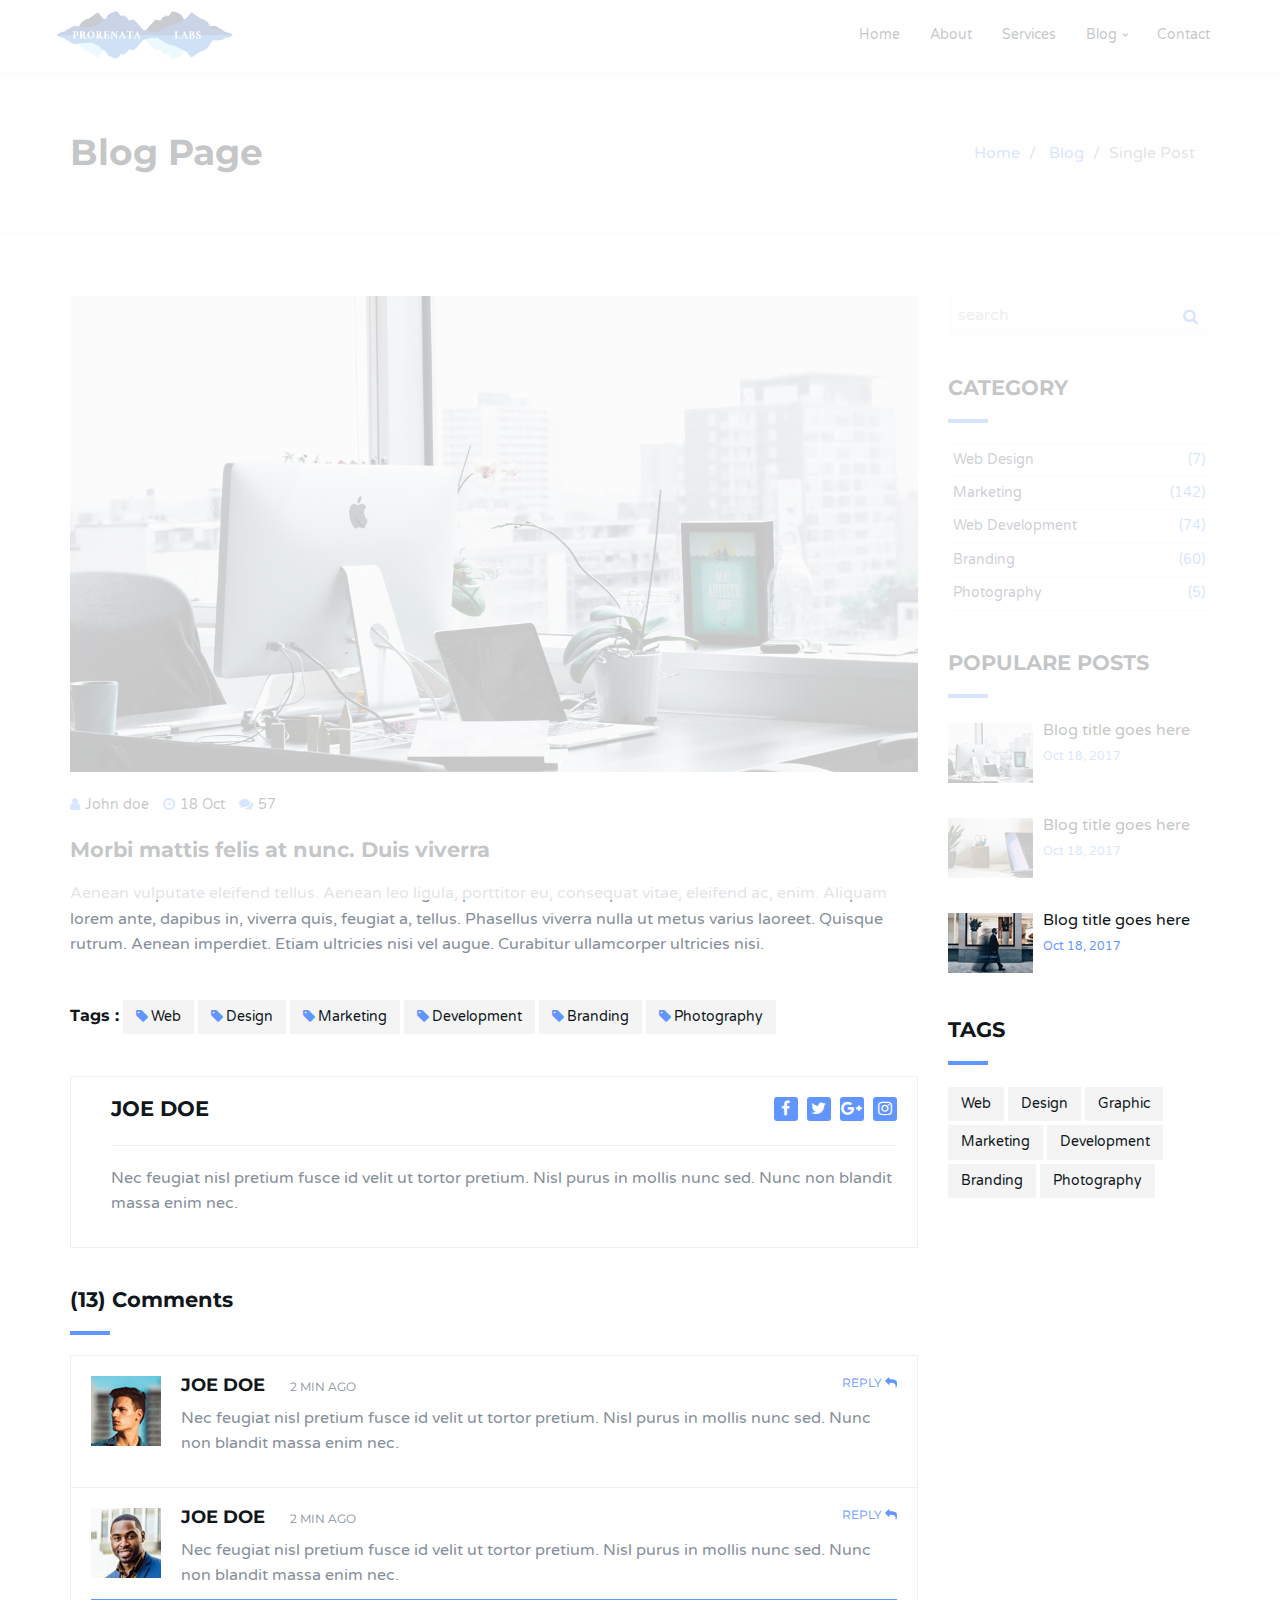
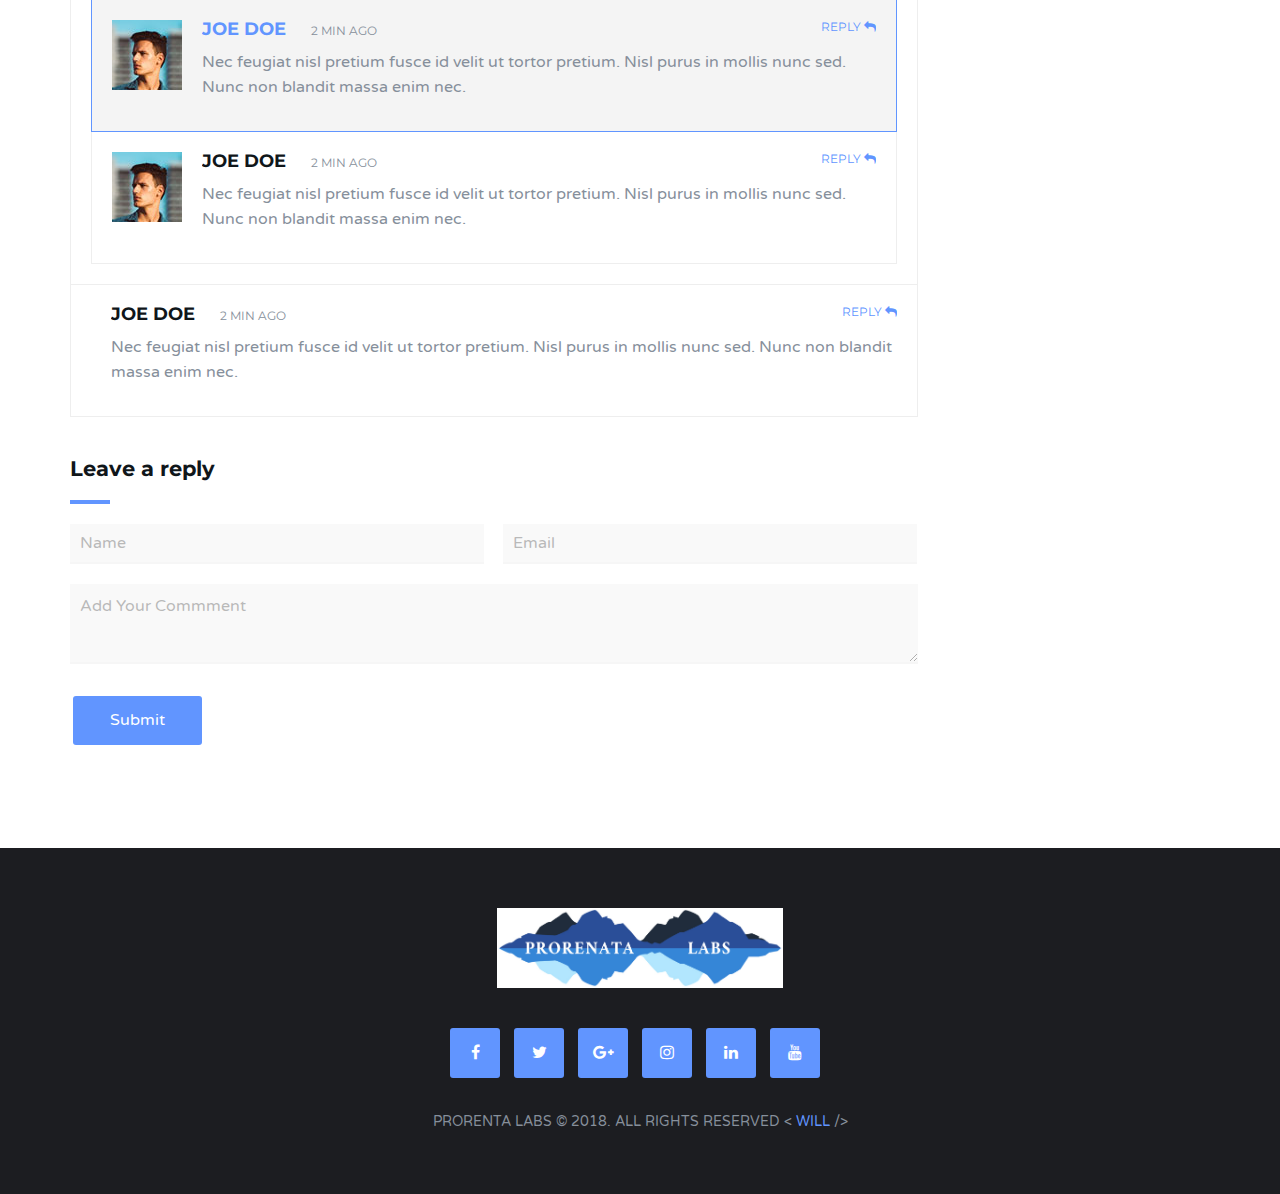
==== commit e2725de7: "background update" ====
--- a/blog-single.html
+++ b/blog-single.html
@@ -423,7 +423,7 @@
           <!-- footer logo -->
           <div class="footer-logo">
             <a href="index.html">
-              <img src="img/logo-alt.png" alt="logo">
+              <img src="img/prolablogo.jpg" alt="logo">
             </a>
           </div>
           <!-- /footer logo -->
@@ -465,8 +465,8 @@
 
           <!-- footer copyright -->
           <div class="footer-copyright">
-            <p>Copyright © 2017. All Rights Reserved. Designed by
-              <a href="https://colorlib.com" target="_blank">Colorlib</a>
+            <p>Prorenta Labs © 2018. All Rights Reserved
+              < <a href="https://bizarrowill.github.io" target="_blank">Will</a> />
             </p>
           </div>
           <!-- /footer copyright -->
